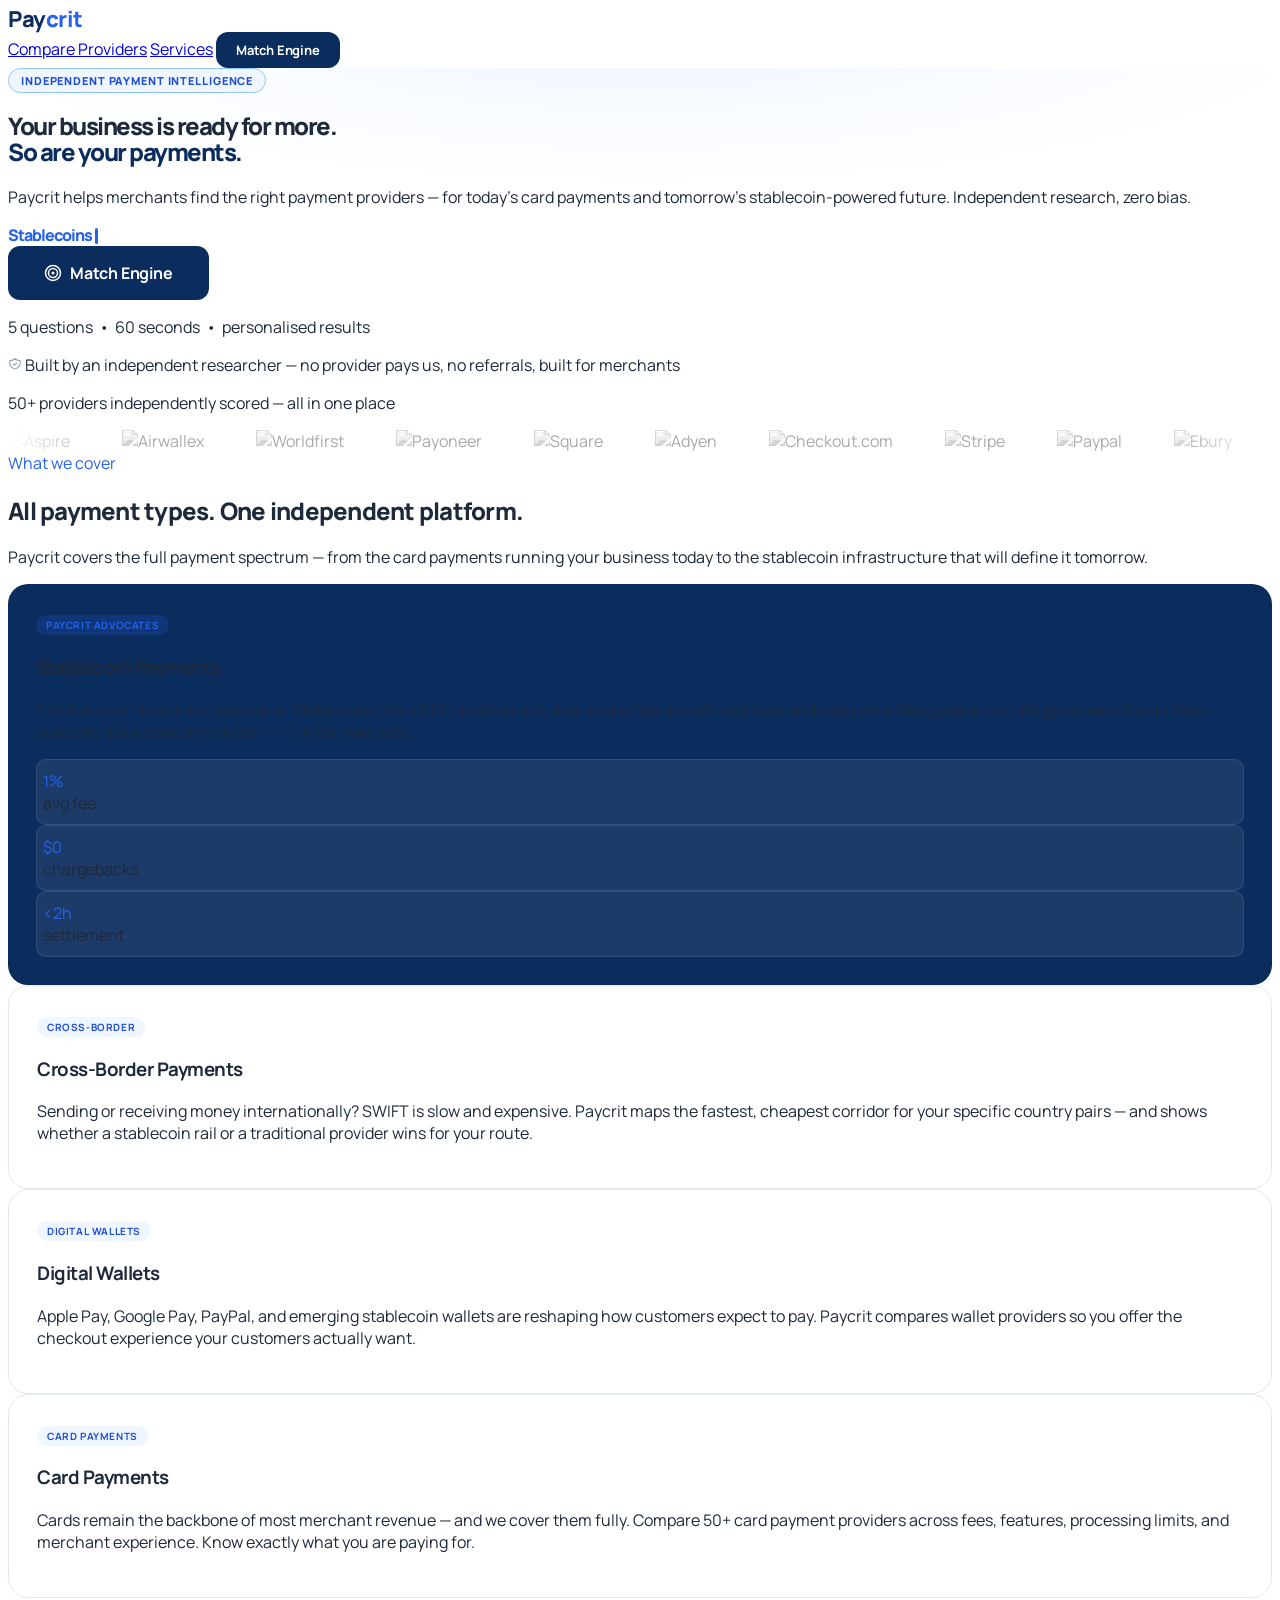
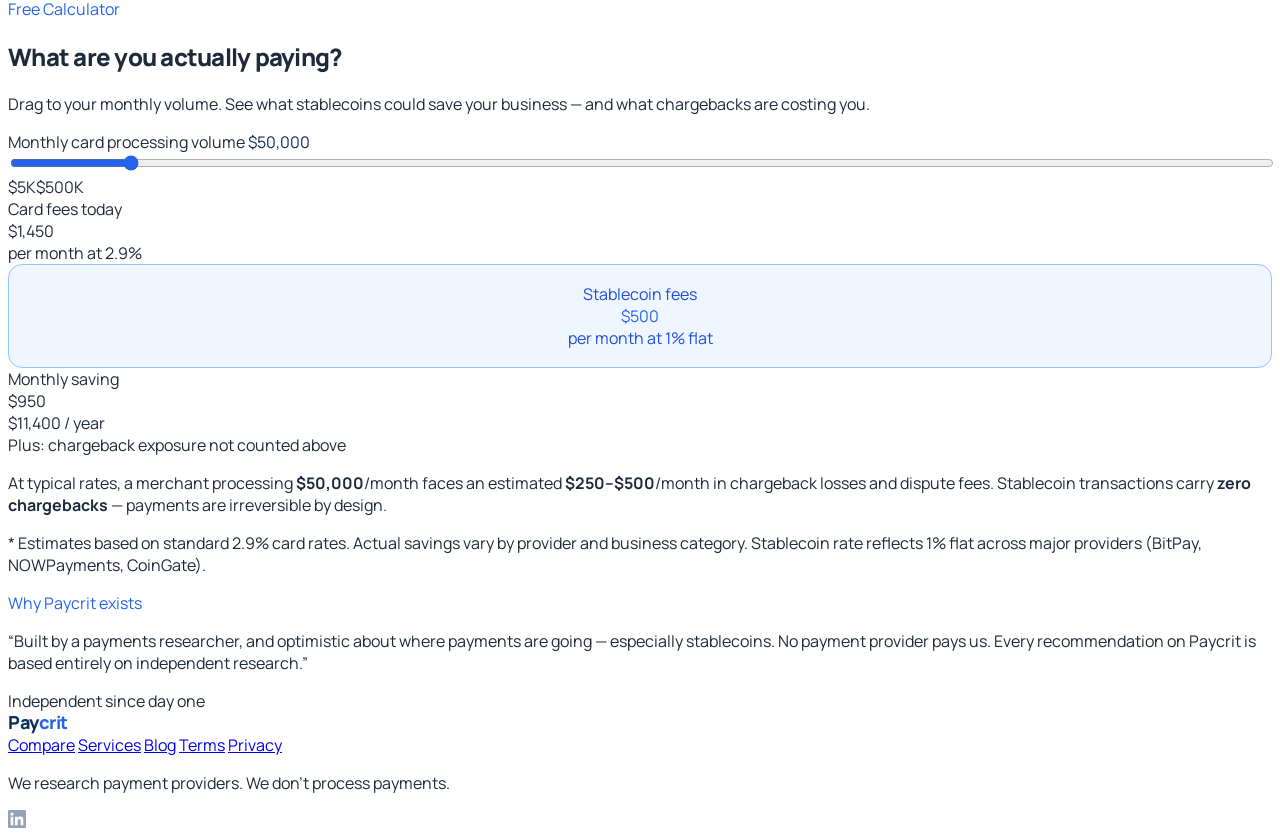
==== docs/index.html @ 96356a67 "fix: LinkedIn footer visible, right-aligned, correct text order all pages" ====
<!DOCTYPE html>
<html lang="en">
<head>
<meta charset="UTF-8"/>
<meta name="viewport" content="width=device-width, initial-scale=1.0"/>
<title>Paycrit — Find Your Payment Partner</title>
<link rel="preconnect" href="https://fonts.googleapis.com"/>
<link href="https://fonts.googleapis.com/css2?family=Manrope:wght@400;500;600;700;800&display=swap" rel="stylesheet"/>
<script src="https://cdn.tailwindcss.com"></script>
<style>
  :root {
    --navy:       #0B2D5E;
    --navy-dark:  #091F42;
    --navy-light: #E8EEF7;
    --blue:       #2563EB;
    --blue-dark:  #1D4ED8;
    --blue-light: #EFF6FF;
    --blue-mid:   #93C5FD;
    --teal:       var(--blue);
    --teal-dark:  var(--blue-dark);
    --teal-light: var(--blue-light);
    --teal-mid:   var(--blue-mid);
  }
  * { font-family: 'Manrope', system-ui, sans-serif; }
  body { background: #ffffff; color: #1e293b; }
  h1 { font-weight: 900; letter-spacing: -1.5px; line-height: 1.1; }
  h2 { font-weight: 800; letter-spacing: -0.75px; }
  h3 { font-weight: 700; letter-spacing: -0.5px; }

  .paycrit-logo { font-family:'Manrope','Segoe UI',system-ui,sans-serif; font-size:22px; font-weight:800; letter-spacing:-0.5px; text-decoration:none; line-height:1; display:inline-flex; align-items:center; }
  .pc-pay  { color: var(--navy); }
  .pc-crit { color: var(--blue); }

  .hero-bg { background: radial-gradient(ellipse 80% 60% at 50% -10%, var(--teal-light) 0%, #ffffff 70%); }

  .btn-primary {
    background: var(--navy); color: #fff; font-weight: 700; letter-spacing: -0.2px;
    padding: 14px 32px; border-radius: 12px; font-size: 15px;
    transition: background 0.15s, transform 0.1s, box-shadow 0.15s;
    display: inline-flex; align-items: center; gap: 8px; text-decoration: none;
  }
  .btn-primary:hover { background: var(--navy-dark); box-shadow: 0 4px 20px rgba(11,45,94,0.35); transform: translateY(-1px); }

  .btn-secondary {
    background: #fff; color: #1e293b; font-weight: 700; letter-spacing: -0.2px;
    padding: 14px 32px; border-radius: 12px; font-size: 15px;
    border: 1.5px solid #e2e8f0;
    transition: border-color 0.15s, background 0.15s, transform 0.1s;
    display: inline-flex; align-items: center; gap: 8px; text-decoration: none;
  }
  .btn-secondary:hover { border-color: var(--teal); background: var(--teal-light); transform: translateY(-1px); }

  .badge-pill {
    display: inline-flex; align-items: center;
    background: var(--teal-light); color: var(--teal-dark);
    font-size: 11px; font-weight: 800; padding: 4px 12px; border-radius: 99px;
    border: 1px solid var(--teal-mid); letter-spacing: 0.08em; text-transform: uppercase;
  }

  /* Typewriter */
  .typewriter { color: var(--teal); font-weight: 900; letter-spacing: -1px; white-space: nowrap; }
  .cursor {
    display: inline-block; width: 3px; height: 1em; background: var(--teal);
    margin-left: 3px; vertical-align: middle; border-radius: 2px;
    animation: blink 0.9s step-end infinite;
  }
  @keyframes blink { 0%,100%{opacity:1} 50%{opacity:0} }

  /* Feature cards */
  .feature-card {
    background: #fff; border: 1px solid #e2e8f0; border-radius: 16px; padding: 28px 24px;
    transition: box-shadow 0.2s, border-color 0.2s, transform 0.2s;
  }
  .feature-card:hover { box-shadow: 0 8px 32px rgba(37,99,235,0.12); border-color: var(--teal-mid); transform: translateY(-2px); }
  .feature-card a { color: var(--teal); }
  .icon-wrap { width: 44px; height: 44px; border-radius: 12px; display: flex; align-items: center; justify-content: center; font-size: 20px; margin-bottom: 16px; }

  /* Marquee */
  .marquee-outer {
    overflow: hidden;
    -webkit-mask-image: linear-gradient(to right, transparent 0%, black 8%, black 92%, transparent 100%);
    mask-image: linear-gradient(to right, transparent 0%, black 8%, black 92%, transparent 100%);
  }
  .marquee-track { display: flex; gap: 52px; align-items: center; animation: marquee 40s linear infinite; width: max-content; }
  .marquee-track:hover { animation-play-state: paused; }
  .marquee-track img { height: 22px; object-fit: contain; opacity: 0.4; filter: grayscale(1); transition: opacity 0.2s; flex-shrink: 0; }
  .marquee-track img:hover { opacity: 0.75; }
  @keyframes marquee { 0%{transform:translateX(0)} 100%{transform:translateX(-50%)} }

  /* Payment area cards */
  .area-card { background: #fff; border: 1.5px solid #e2e8f0; border-radius: 20px; padding: 28px; transition: all 0.2s; }
  .area-card:hover { box-shadow: 0 8px 32px rgba(37,99,235,0.10); border-color: var(--teal-mid); transform: translateY(-2px); }
  .area-featured { background: var(--navy); border: none; border-radius: 20px; padding: 28px; }
  .area-tag { display: inline-flex; background: rgba(37,99,235,0.18); color: var(--teal); font-size: 10px; font-weight: 700; padding: 3px 10px; border-radius: 99px; letter-spacing: 0.06em; text-transform: uppercase; }
  .area-tag-gray { display: inline-flex; background: var(--teal-light); color: var(--teal-dark); font-size: 10px; font-weight: 700; padding: 3px 10px; border-radius: 99px; letter-spacing: 0.06em; text-transform: uppercase; }


  /* Calculator */
  input[type=range] { accent-color: var(--teal); width: 100%; cursor: pointer; }
  .calc-result { background: var(--teal-light); border: 1px solid var(--teal-mid); border-radius: 14px; padding: 18px; text-align: center; }
  .section-label { color: var(--teal); }
</style>
</head>
<body class="min-h-screen flex flex-col">

<!-- NAV -->
<nav class="bg-white border-b border-slate-100 sticky top-0 z-40">
  <div class="max-w-6xl mx-auto px-6 py-4 flex items-center justify-between">
    <a href="index.html" class="paycrit-logo" aria-label="Paycrit home"><span class="pc-pay">Pay</span><span class="pc-crit">crit</span></a>
    <div class="flex items-center gap-4">
      <a href="dashboard.html" class="text-slate-500 hover:text-slate-900 text-sm font-semibold transition-colors">Compare Providers</a>
      <a href="services.html" class="text-slate-500 hover:text-slate-900 text-sm font-semibold transition-colors">Services</a>
      <a href="dashboard.html#match" onclick="sessionStorage.setItem('tab','match')" class="btn-primary" style="padding:9px 20px;font-size:13px;">Match Engine</a>
    </div>
  </div>
</nav>

<!-- HERO -->
<section class="hero-bg flex-1 flex items-center justify-center px-6 py-12 sm:py-16">
  <div class="max-w-3xl mx-auto text-center">
    <span class="badge-pill mb-5 inline-block">Independent Payment Intelligence</span>

    <h1 class="text-3xl sm:text-4xl lg:text-5xl font-black text-slate-900 leading-tight mb-3">
      Your business is ready for more.<br/>
      <span style="color:var(--navy)">So are your payments.</span>
    </h1>

    <p class="text-slate-500 text-base sm:text-lg max-w-xl mx-auto leading-relaxed mb-5">
      Paycrit helps merchants find the right payment providers — for today's card payments
      and tomorrow's stablecoin-powered future. Independent research, zero bias.
    </p>

    <!-- TYPEWRITER -->
    <div class="mb-6 flex items-center justify-center">
      <span class="text-xl sm:text-2xl font-black leading-tight flex items-center">
        <span class="typewriter" id="typewriter"></span><span class="cursor"></span>
      </span>
    </div>

    <div class="flex flex-col sm:flex-row items-center justify-center gap-3">
      <a href="dashboard.html#match" onclick="sessionStorage.setItem('tab','match')" class="btn-primary" style="font-size:16px;padding:16px 36px;">
        <svg width="18" height="18" fill="none" stroke="currentColor" viewBox="0 0 24 24"><circle cx="12" cy="12" r="10" stroke-width="2"/><circle cx="12" cy="12" r="6" stroke-width="2"/><circle cx="12" cy="12" r="2" fill="currentColor" stroke-width="0"/></svg>
        Match Engine
      </a>
    </div>
    <p class="text-slate-400 text-xs font-medium tracking-wide mt-4">5 questions &nbsp;&bull;&nbsp; 60 seconds &nbsp;&bull;&nbsp; personalised results</p>

    <!-- TRUST LINE -->
    <div class="mt-6 flex items-center justify-center gap-2">
      <svg width="14" height="14" fill="none" viewBox="0 0 24 24" stroke="#94a3b8" stroke-width="2"><path stroke-linecap="round" stroke-linejoin="round" d="M9 12l2 2 4-4m5.618-4.016A11.955 11.955 0 0112 2.944a11.955 11.955 0 01-8.618 3.04A12.02 12.02 0 003 9c0 5.591 3.824 10.29 9 11.622 5.176-1.332 9-6.03 9-11.622 0-1.042-.133-2.052-.382-3.016z"/></svg>
      <span class="text-slate-400 text-xs font-semibold tracking-wide">Built by an independent researcher — no provider pays us, no referrals, built for merchants</span>
    </div>

    <!-- LOGO STRIP -->
    <div class="mt-12">
      <p class="text-slate-400 text-xs font-semibold uppercase tracking-wider mb-5">50+ providers independently scored — all in one place</p>
      <div class="marquee-outer">
        <div class="marquee-track">
          <img src="https://cdn.brandfetch.io/id_rWxLMsA/w/985/h/256/theme/dark/logo.webp?c=1dxbfHSJFAPEGdCLU4o5B" alt="Aspire"/>
          <img src="https://cdn.brandfetch.io/idXCtf-53F/theme/dark/logo.svg?c=1dxbfHSJFAPEGdCLU4o5B" alt="Airwallex"/>
          <img src="https://cdn.brandfetch.io/idQI0qYhhb/theme/dark/logo.svg?c=1dxbfHSJFAPEGdCLU4o5B" alt="Worldfirst"/>
          <img src="https://cdn.brandfetch.io/idVmyDyyyZ/theme/dark/logo.svg?c=1dxbfHSJFAPEGdCLU4o5B" alt="Payoneer"/>
          <img src="https://cdn.brandfetch.io/idyxZCX73R/theme/dark/logo.svg?c=1dxbfHSJFAPEGdCLU4o5B" alt="Square"/>
          <img src="https://cdn.brandfetch.io/idlDNXV2nw/theme/dark/logo.svg?c=1dxbfHSJFAPEGdCLU4o5B" alt="Adyen"/>
          <img src="https://cdn.brandfetch.io/idZx1reqXu/theme/dark/logo.svg?c=1dxbfHSJFAPEGdCLU4o5B" alt="Checkout.com"/>
          <img src="https://cdn.brandfetch.io/idRpCarqbB/theme/dark/logo.svg?c=1dxbfHSJFAPEGdCLU4o5B" alt="Stripe"/>
          <img src="https://cdn.brandfetch.io/id-Wd4a4TS/theme/dark/id31tBizMM.svg?c=1dxbfHSJFAPEGdCLU4o5B" alt="Paypal"/>
          <img src="https://cdn.brandfetch.io/idS3PcGYGV/theme/dark/logo.svg?c=1dxbfHSJFAPEGdCLU4o5B" alt="Ebury"/>
          <img src="https://cdn.brandfetch.io/idXXtXEHRT/w/1408/h/321/theme/dark/logo.png?c=1dxbfHSJFAPEGdCLU4o5B" alt="Worldpay"/>
          <img src="https://cdn.brandfetch.io/idPpfKyzta/w/291/h/62/theme/dark/logo.png?c=1dxbfHSJFAPEGdCLU4o5B" alt="Transfermate"/>
          <!-- duplicate for seamless loop -->
          <img src="https://cdn.brandfetch.io/id_rWxLMsA/w/985/h/256/theme/dark/logo.webp?c=1dxbfHSJFAPEGdCLU4o5B" alt="Aspire"/>
          <img src="https://cdn.brandfetch.io/idXCtf-53F/theme/dark/logo.svg?c=1dxbfHSJFAPEGdCLU4o5B" alt="Airwallex"/>
          <img src="https://cdn.brandfetch.io/idQI0qYhhb/theme/dark/logo.svg?c=1dxbfHSJFAPEGdCLU4o5B" alt="Worldfirst"/>
          <img src="https://cdn.brandfetch.io/idVmyDyyyZ/theme/dark/logo.svg?c=1dxbfHSJFAPEGdCLU4o5B" alt="Payoneer"/>
          <img src="https://cdn.brandfetch.io/idyxZCX73R/theme/dark/logo.svg?c=1dxbfHSJFAPEGdCLU4o5B" alt="Square"/>
          <img src="https://cdn.brandfetch.io/idlDNXV2nw/theme/dark/logo.svg?c=1dxbfHSJFAPEGdCLU4o5B" alt="Adyen"/>
          <img src="https://cdn.brandfetch.io/idZx1reqXu/theme/dark/logo.svg?c=1dxbfHSJFAPEGdCLU4o5B" alt="Checkout.com"/>
          <img src="https://cdn.brandfetch.io/idRpCarqbB/theme/dark/logo.svg?c=1dxbfHSJFAPEGdCLU4o5B" alt="Stripe"/>
          <img src="https://cdn.brandfetch.io/id-Wd4a4TS/theme/dark/id31tBizMM.svg?c=1dxbfHSJFAPEGdCLU4o5B" alt="Paypal"/>
          <img src="https://cdn.brandfetch.io/idS3PcGYGV/theme/dark/logo.svg?c=1dxbfHSJFAPEGdCLU4o5B" alt="Ebury"/>
          <img src="https://cdn.brandfetch.io/idXXtXEHRT/w/1408/h/321/theme/dark/logo.png?c=1dxbfHSJFAPEGdCLU4o5B" alt="Worldpay"/>
          <img src="https://cdn.brandfetch.io/idPpfKyzta/w/291/h/62/theme/dark/logo.png?c=1dxbfHSJFAPEGdCLU4o5B" alt="Transfermate"/>
        </div>
      </div>
    </div>
  </div>
</section>


<!-- PAYMENT AREAS — ALL FOUR, STABLECOINS ADVOCATED -->
<section class="bg-white border-t border-slate-100 px-6 py-16 sm:py-20">
  <div class="max-w-5xl mx-auto">
    <div class="text-center mb-12">
      <span class="text-xs font-bold uppercase tracking-widest mb-3 inline-block section-label">What we cover</span>
      <h2 class="text-2xl sm:text-3xl font-black text-slate-900">All payment types. One independent platform.</h2>
      <p class="text-slate-500 text-sm mt-2 max-w-lg mx-auto">Paycrit covers the full payment spectrum — from the card payments running your business today to the stablecoin infrastructure that will define it tomorrow.</p>
    </div>

    <div class="grid grid-cols-1 sm:grid-cols-2 gap-5">

      <!-- STABLECOINS — featured -->
      <div class="area-featured">
        <div class="area-tag mb-4">Paycrit Advocates</div>
        <h3 class="text-xl font-bold text-white mb-2">Stablecoin Payments</h3>
        <p class="text-slate-300 text-sm leading-relaxed mb-4">
          The future of merchant payments. Stablecoins like USDC settle in minutes,
          cost a fraction of card fees, and carry zero chargeback risk. We guide merchants
          from curiosity to live implementation — at their own pace.
        </p>
        <div class="grid grid-cols-3 gap-2 text-center mt-5">
          <div style="background:rgba(255,255,255,0.07);border:1px solid rgba(255,255,255,0.1);border-radius:10px;padding:10px 6px;">
            <div class="font-black text-base" style="color:var(--teal)">1%</div>
            <div class="text-slate-400 text-xs mt-1">avg fee</div>
          </div>
          <div style="background:rgba(255,255,255,0.07);border:1px solid rgba(255,255,255,0.1);border-radius:10px;padding:10px 6px;">
            <div class="font-black text-base" style="color:var(--teal)">$0</div>
            <div class="text-slate-400 text-xs mt-1">chargebacks</div>
          </div>
          <div style="background:rgba(255,255,255,0.07);border:1px solid rgba(255,255,255,0.1);border-radius:10px;padding:10px 6px;">
            <div class="font-black text-base" style="color:var(--teal)">&lt;2h</div>
            <div class="text-slate-400 text-xs mt-1">settlement</div>
          </div>
        </div>
      </div>

      <!-- CROSS-BORDER -->
      <div class="area-card">
        <div class="area-tag-gray mb-4">Cross-Border</div>
        <h3 class="text-lg font-bold text-slate-900 mb-2">Cross-Border Payments</h3>
        <p class="text-slate-500 text-sm leading-relaxed">
          Sending or receiving money internationally? SWIFT is slow and expensive.
          Paycrit maps the fastest, cheapest corridor for your specific country pairs —
          and shows whether a stablecoin rail or a traditional provider wins for your route.
        </p>
      </div>

      <!-- WALLETS -->
      <div class="area-card">
        <div class="area-tag-gray mb-4">Digital Wallets</div>
        <h3 class="text-lg font-bold text-slate-900 mb-2">Digital Wallets</h3>
        <p class="text-slate-500 text-sm leading-relaxed">
          Apple Pay, Google Pay, PayPal, and emerging stablecoin wallets are reshaping
          how customers expect to pay. Paycrit compares wallet providers so you offer
          the checkout experience your customers actually want.
        </p>
      </div>

      <!-- CARD PAYMENTS -->
      <div class="area-card">
        <div class="area-tag-gray mb-4">Card Payments</div>
        <h3 class="text-lg font-bold text-slate-900 mb-2">Card Payments</h3>
        <p class="text-slate-500 text-sm leading-relaxed">
          Cards remain the backbone of most merchant revenue — and we cover them fully.
          Compare 50+ card payment providers across fees, features, processing limits,
          and merchant experience. Know exactly what you are paying for.
        </p>
      </div>

    </div>
  </div>
</section>


<!-- COST CALCULATOR -->
<section id="calculator" class="bg-white border-t border-slate-100 px-6 py-16 sm:py-20">
  <div class="max-w-4xl mx-auto">
    <div class="text-center mb-10">
      <span class="text-xs font-bold uppercase tracking-widest mb-3 inline-block section-label">Free Calculator</span>
      <h2 class="text-2xl sm:text-3xl font-black text-slate-900">What are you actually paying?</h2>
      <p class="text-slate-500 text-sm mt-2 max-w-md mx-auto">
        Drag to your monthly volume. See what stablecoins could save your business — and what chargebacks are costing you.
      </p>
    </div>

    <div class="bg-white border border-slate-200 rounded-2xl p-8 sm:p-10 shadow-sm">
      <!-- Slider -->
      <div class="mb-8">
        <div class="flex items-center justify-between mb-3">
          <label class="text-sm font-bold text-slate-700">Monthly card processing volume</label>
          <span class="text-xl font-black" style="color:var(--navy)" id="vol-display">$50,000</span>
        </div>
        <input type="range" id="volume-slider" min="5000" max="500000" step="5000" value="50000" class="w-full h-2 rounded-lg"/>
        <div class="flex justify-between text-xs text-slate-400 mt-2 font-medium"><span>$5K</span><span>$500K</span></div>
      </div>

      <!-- Results -->
      <div class="grid grid-cols-1 sm:grid-cols-3 gap-4 mb-5">
        <div class="bg-red-50 border border-red-100 rounded-xl p-5 text-center">
          <div class="text-xs font-bold text-red-400 uppercase tracking-wide mb-2">Card fees today</div>
          <div class="text-2xl font-black text-red-500" id="card-fee">$1,450</div>
          <div class="text-xs text-red-400 mt-1">per month at 2.9%</div>
        </div>
        <div class="calc-result">
          <div class="text-xs font-bold uppercase tracking-wide mb-2" style="color:var(--teal-dark)">Stablecoin fees</div>
          <div class="text-2xl font-black" style="color:var(--teal)" id="stable-fee">$500</div>
          <div class="text-xs mt-1" style="color:var(--teal-dark)">per month at 1% flat</div>
        </div>
        <div class="bg-emerald-50 border border-emerald-100 rounded-xl p-5 text-center">
          <div class="text-xs font-bold text-emerald-600 uppercase tracking-wide mb-2">Monthly saving</div>
          <div class="text-2xl font-black text-emerald-600" id="monthly-saving">$950</div>
          <div class="text-xs text-emerald-500 font-semibold mt-1" id="annual-saving">$11,400 / year</div>
        </div>
      </div>

      <!-- Chargeback callout -->
      <div class="bg-amber-50 border border-amber-100 rounded-xl p-4 mb-4">
        <div class="text-sm font-bold text-amber-800 mb-1">Plus: chargeback exposure not counted above</div>
        <p class="text-xs text-amber-700 leading-relaxed">
          At typical rates, a merchant processing <strong id="cb-vol">$50,000</strong>/month faces an estimated
          <strong id="cb-cost">$250–$500</strong>/month in chargeback losses and dispute fees.
          Stablecoin transactions carry <strong>zero chargebacks</strong> — payments are irreversible by design.
        </p>
      </div>
      <p class="text-xs text-slate-400 text-center">
        * Estimates based on standard 2.9% card rates. Actual savings vary by provider and business category.
        Stablecoin rate reflects 1% flat across major providers (BitPay, NOWPayments, CoinGate).
      </p>
    </div>
  </div>
</section>

<!-- WHY PAYCRIT -->
<section class="bg-white border-t border-slate-100 px-6 py-16 sm:py-20">
  <div class="max-w-2xl mx-auto text-center">
    <span class="text-xs font-bold uppercase tracking-widest mb-4 inline-block section-label">Why Paycrit exists</span>
    <p class="text-slate-700 text-xl sm:text-2xl font-semibold leading-relaxed">
      &ldquo;Built by a payments researcher, and optimistic about where payments are going &mdash; especially stablecoins.
      No payment provider pays us. Every recommendation on Paycrit is based entirely on independent research.&rdquo;
    </p>
    <div class="mt-8 flex items-center justify-center gap-3">
      <div class="w-8 h-px bg-slate-200"></div>
      <span class="text-slate-400 text-xs font-semibold">Independent since day one</span>
      <div class="w-8 h-px bg-slate-200"></div>
    </div>
  </div>
</section>

<!-- FOOTER -->
<footer class="bg-white border-t border-slate-100 px-6 py-8">
  <div class="max-w-5xl mx-auto flex flex-col sm:flex-row items-center justify-between gap-4">
    <a href="index.html" class="paycrit-logo" style="font-size:18px;"><span class="pc-pay">Pay</span><span class="pc-crit">crit</span></a>
    <div class="flex items-center flex-wrap justify-center gap-5 text-xs text-slate-400">
      <a href="dashboard.html" class="hover:text-slate-700 transition-colors">Compare</a>
      <a href="services.html" class="hover:text-slate-700 transition-colors">Services</a>
      <a href="blog.html" class="hover:text-slate-700 transition-colors">Blog</a>
      <a href="terms.html" class="hover:text-slate-700 transition-colors">Terms</a>
      <a href="privacy.html" class="hover:text-slate-700 transition-colors">Privacy</a>
    </div>
        <div class="flex items-center gap-2 ml-auto">
      <p class="text-slate-400 text-xs whitespace-nowrap">We research payment providers. We don’t process payments.</p>
      <a href="https://www.linkedin.com/company/paycrit" target="_blank" rel="noopener noreferrer" aria-label="Paycrit on LinkedIn" style="color:#94a3b8;flex-shrink:0;display:flex;" onmouseover="this.style.color='#0A66C2'" onmouseout="this.style.color='#94a3b8'">
        <svg width="18" height="18" viewBox="0 0 24 24" fill="currentColor"><path d="M20.447 20.452h-3.554v-5.569c0-1.328-.027-3.037-1.852-3.037-1.853 0-2.136 1.445-2.136 2.939v5.667H9.351V9h3.414v1.561h.046c.477-.9 1.637-1.85 3.37-1.85 3.601 0 4.267 2.37 4.267 5.455v6.286zM5.337 7.433a2.062 2.062 0 0 1-2.063-2.065 2.064 2.064 0 1 1 2.063 2.065zm1.782 13.019H3.555V9h3.564v11.452zM22.225 0H1.771C.792 0 0 .774 0 1.729v20.542C0 23.227.792 24 1.771 24h20.451C23.2 24 24 23.227 24 22.271V1.729C24 .774 23.2 0 22.222 0h.003z"/></svg>
      </a>
    </div>
  </div>
</footer>

<script>
// TYPEWRITER — stablecoins listed first
const WORDS = [
  "Stablecoins",
  "Cross-Border Payments",
  "Digital Wallets",
  "Card Payments",
];
const el = document.getElementById("typewriter");
let wi = 0, ci = 0, deleting = false;
function type() {
  const word = WORDS[wi];
  el.textContent = deleting ? word.slice(0, ci - 1) : word.slice(0, ci + 1);
  deleting ? ci-- : ci++;
  if (!deleting && ci === word.length) { setTimeout(() => { deleting = true; type(); }, 2200); return; }
  if (deleting && ci === 0) { deleting = false; wi = (wi + 1) % WORDS.length; }
  setTimeout(type, deleting ? 55 : 95);
}
type();

// CALCULATOR
const slider  = document.getElementById('volume-slider');
const fmt = n => '$' + Math.round(n).toLocaleString('en-US');

function updateCalc() {
  const vol    = parseInt(slider.value);
  const card   = vol * 0.029;
  const stable = vol * 0.01;
  const saving = card - stable;
  document.getElementById('vol-display').textContent    = fmt(vol);
  document.getElementById('card-fee').textContent       = fmt(card);
  document.getElementById('stable-fee').textContent     = fmt(stable);
  document.getElementById('monthly-saving').textContent = fmt(saving);
  document.getElementById('annual-saving').textContent  = fmt(saving * 12) + ' / year';
  document.getElementById('cb-vol').textContent         = fmt(vol);
  document.getElementById('cb-cost').textContent        = fmt(vol * 0.005) + '\u2013' + fmt(vol * 0.01);
}
slider.addEventListener('input', updateCalc);
updateCalc();

// Tab handoff to dashboard
</script>
</body>
</html>
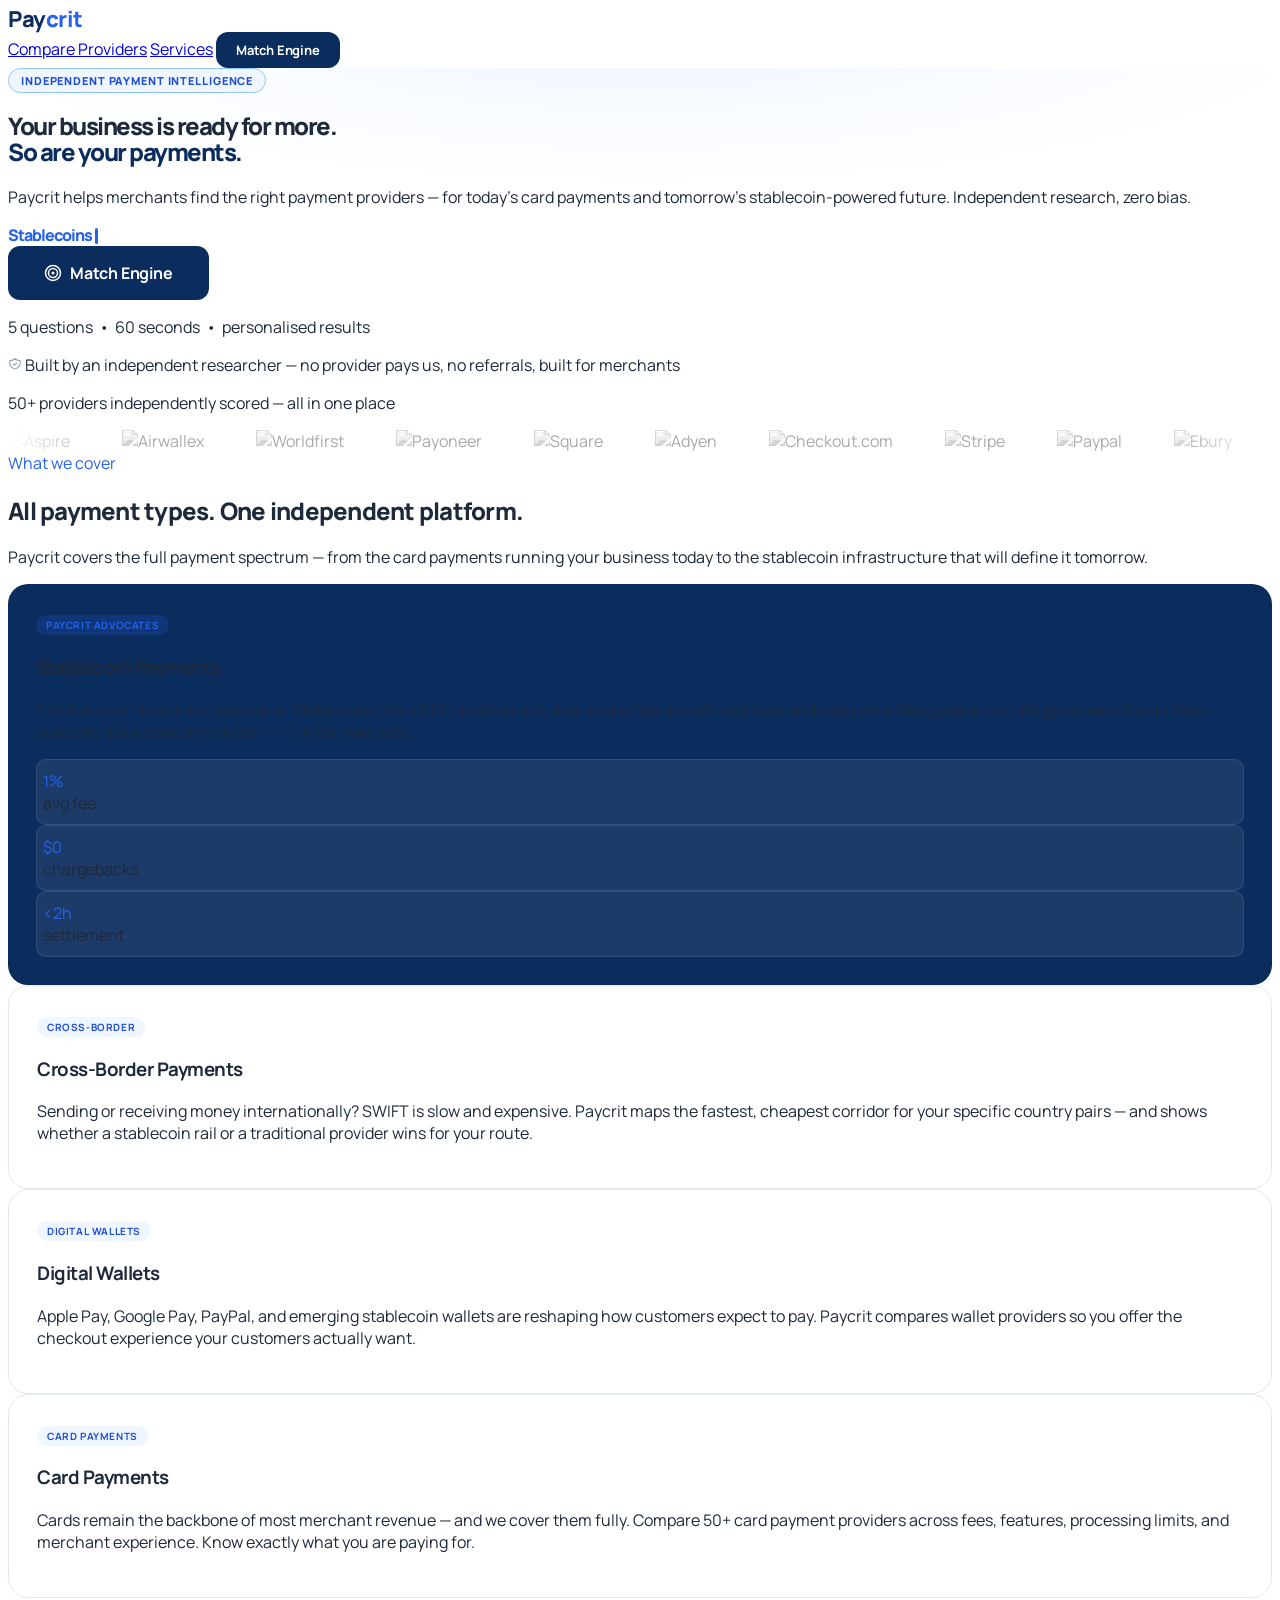
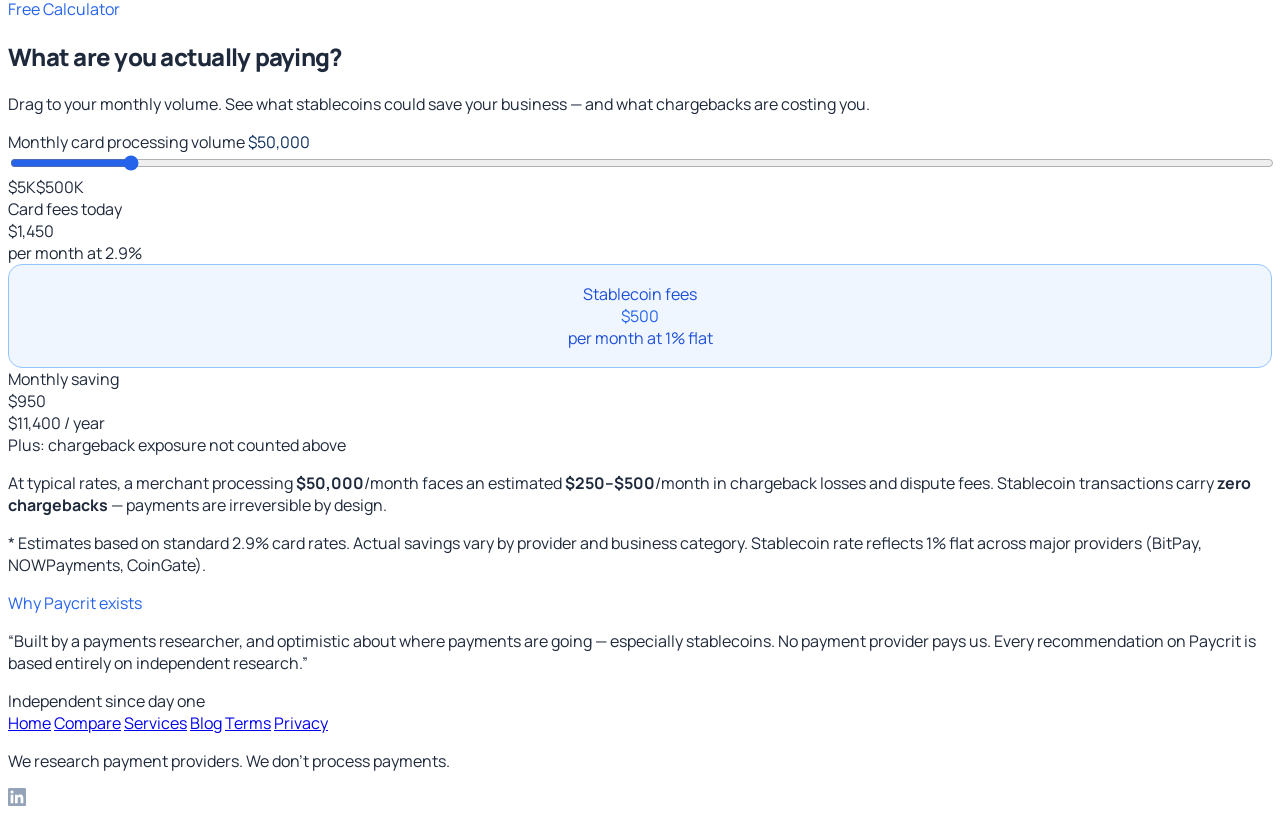
==== commit 164b69ab: "chore: refresh provider data 2026-07-24" ====
--- a/docs/index.html
+++ b/docs/index.html
@@ -339,15 +339,15 @@
 <!-- FOOTER -->
 <footer class="bg-white border-t border-slate-100 px-6 py-8">
   <div class="max-w-5xl mx-auto flex flex-col sm:flex-row items-center justify-between gap-4">
-    <a href="index.html" class="paycrit-logo" style="font-size:18px;"><span class="pc-pay">Pay</span><span class="pc-crit">crit</span></a>
-    <div class="flex items-center flex-wrap justify-center gap-5 text-xs text-slate-400">
+    <div class="flex items-center gap-5 text-xs text-slate-400">
+      <a href="index.html" class="hover:text-slate-700 transition-colors">Home</a>
       <a href="dashboard.html" class="hover:text-slate-700 transition-colors">Compare</a>
       <a href="services.html" class="hover:text-slate-700 transition-colors">Services</a>
       <a href="blog.html" class="hover:text-slate-700 transition-colors">Blog</a>
       <a href="terms.html" class="hover:text-slate-700 transition-colors">Terms</a>
       <a href="privacy.html" class="hover:text-slate-700 transition-colors">Privacy</a>
     </div>
-        <div class="flex items-center gap-2 ml-auto">
+    <div class="flex items-center gap-2 ml-auto">
       <p class="text-slate-400 text-xs whitespace-nowrap">We research payment providers. We don’t process payments.</p>
       <a href="https://www.linkedin.com/company/paycrit" target="_blank" rel="noopener noreferrer" aria-label="Paycrit on LinkedIn" style="color:#94a3b8;flex-shrink:0;display:flex;" onmouseover="this.style.color='#0A66C2'" onmouseout="this.style.color='#94a3b8'">
         <svg width="18" height="18" viewBox="0 0 24 24" fill="currentColor"><path d="M20.447 20.452h-3.554v-5.569c0-1.328-.027-3.037-1.852-3.037-1.853 0-2.136 1.445-2.136 2.939v5.667H9.351V9h3.414v1.561h.046c.477-.9 1.637-1.85 3.37-1.85 3.601 0 4.267 2.37 4.267 5.455v6.286zM5.337 7.433a2.062 2.062 0 0 1-2.063-2.065 2.064 2.064 0 1 1 2.063 2.065zm1.782 13.019H3.555V9h3.564v11.452zM22.225 0H1.771C.792 0 0 .774 0 1.729v20.542C0 23.227.792 24 1.771 24h20.451C23.2 24 24 23.227 24 22.271V1.729C24 .774 23.2 0 22.222 0h.003z"/></svg>
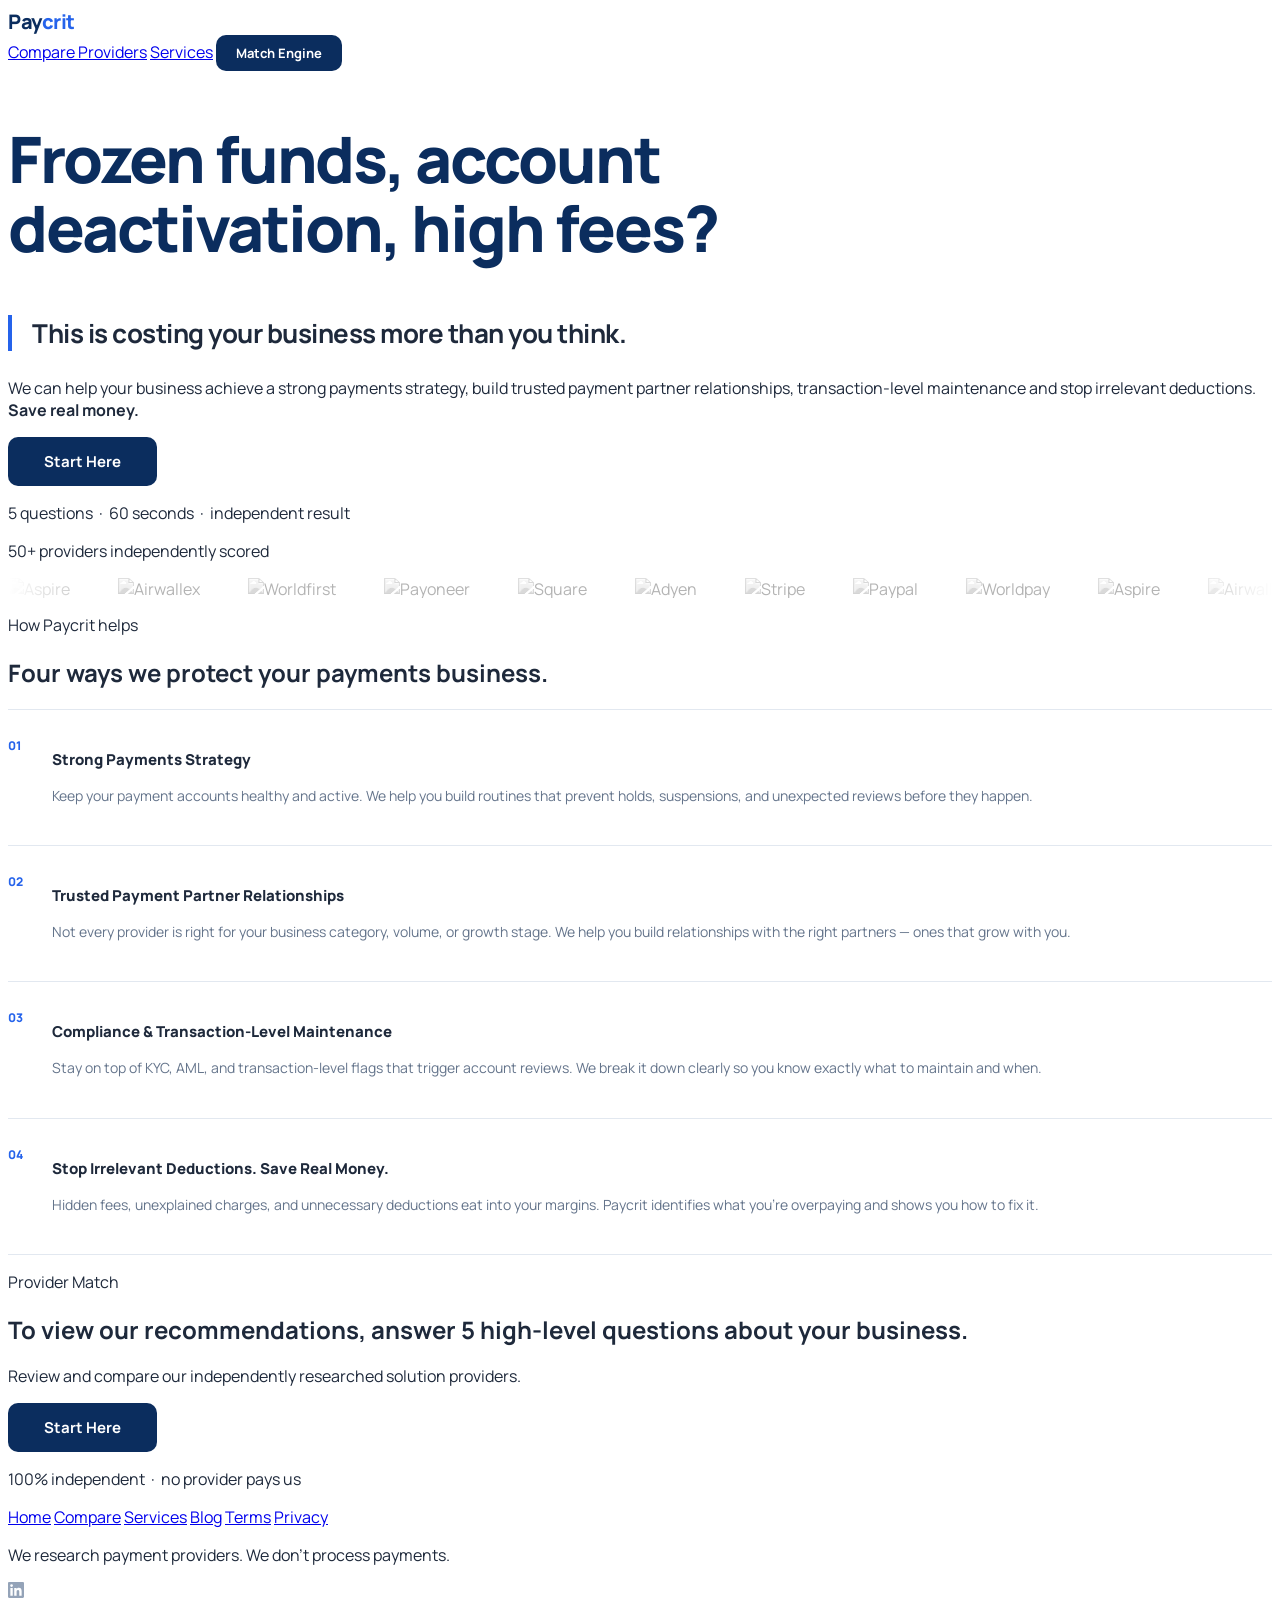
==== commit af249fd9: "Landing page redesign: new hero copy, 4 pillars with descriptions, provider match CTA" ====
--- a/docs/index.html
+++ b/docs/index.html
@@ -3,342 +3,159 @@
 <head>
 <meta charset="UTF-8"/>
 <meta name="viewport" content="width=device-width, initial-scale=1.0"/>
-<title>Paycrit — Find Your Payment Partner</title>
-<link rel="preconnect" href="https://fonts.googleapis.com"/>
-<link href="https://fonts.googleapis.com/css2?family=Manrope:wght@400;500;600;700;800&display=swap" rel="stylesheet"/>
+<title>Paycrit — Independent Payment Advisory</title>
+<link href="https://fonts.googleapis.com/css2?family=Manrope:wght@400;500;600;700;800;900&display=swap" rel="stylesheet"/>
 <script src="https://cdn.tailwindcss.com"></script>
 <style>
-  :root {
-    --navy:       #0B2D5E;
-    --navy-dark:  #091F42;
-    --navy-light: #E8EEF7;
-    --blue:       #2563EB;
-    --blue-dark:  #1D4ED8;
-    --blue-light: #EFF6FF;
-    --blue-mid:   #93C5FD;
-    --teal:       var(--blue);
-    --teal-dark:  var(--blue-dark);
-    --teal-light: var(--blue-light);
-    --teal-mid:   var(--blue-mid);
-  }
-  * { font-family: 'Manrope', system-ui, sans-serif; }
-  body { background: #ffffff; color: #1e293b; }
-  h1 { font-weight: 900; letter-spacing: -1.5px; line-height: 1.1; }
-  h2 { font-weight: 800; letter-spacing: -0.75px; }
-  h3 { font-weight: 700; letter-spacing: -0.5px; }
+  :root { --navy:#0B2D5E; --blue:#2563EB; --blue-light:#EFF6FF; --blue-mid:#93C5FD; --navy-dark:#091F42; }
+  * { font-family:'Manrope',system-ui,sans-serif; }
+  body { background:#fff; color:#1e293b; }
 
-  .paycrit-logo { font-family:'Manrope','Segoe UI',system-ui,sans-serif; font-size:22px; font-weight:800; letter-spacing:-0.5px; text-decoration:none; line-height:1; display:inline-flex; align-items:center; }
-  .pc-pay  { color: var(--navy); }
-  .pc-crit { color: var(--blue); }
+  .draft-bar { background:#fef08a; border-bottom:2px solid #eab308; color:#713f12; font-size:11px; font-weight:800; text-align:center; padding:5px; letter-spacing:0.1em; text-transform:uppercase; }
+  .design-label { background:var(--navy); color:#fff; font-size:11px; font-weight:800; padding:4px 14px; border-radius:99px; letter-spacing:0.08em; text-transform:uppercase; display:inline-block; margin-bottom:32px; }
 
-  .hero-bg { background: radial-gradient(ellipse 80% 60% at 50% -10%, var(--teal-light) 0%, #ffffff 70%); }
+  .paycrit-logo { font-size:20px; font-weight:800; letter-spacing:-0.5px; text-decoration:none; display:inline-flex; align-items:center; }
+  .pc-pay { color:var(--navy); }
+  .pc-crit { color:var(--blue); }
 
-  .btn-primary {
-    background: var(--navy); color: #fff; font-weight: 700; letter-spacing: -0.2px;
-    padding: 14px 32px; border-radius: 12px; font-size: 15px;
-    transition: background 0.15s, transform 0.1s, box-shadow 0.15s;
-    display: inline-flex; align-items: center; gap: 8px; text-decoration: none;
-  }
-  .btn-primary:hover { background: var(--navy-dark); box-shadow: 0 4px 20px rgba(11,45,94,0.35); transform: translateY(-1px); }
+  .hook { font-size:clamp(36px,5vw,64px); font-weight:900; line-height:1.08; letter-spacing:-2px; color:var(--navy); }
+  .subhead { font-size:clamp(18px,2.5vw,26px); font-weight:700; color:#1e293b; letter-spacing:-0.5px; }
 
-  .btn-secondary {
-    background: #fff; color: #1e293b; font-weight: 700; letter-spacing: -0.2px;
-    padding: 14px 32px; border-radius: 12px; font-size: 15px;
-    border: 1.5px solid #e2e8f0;
-    transition: border-color 0.15s, background 0.15s, transform 0.1s;
-    display: inline-flex; align-items: center; gap: 8px; text-decoration: none;
-  }
-  .btn-secondary:hover { border-color: var(--teal); background: var(--teal-light); transform: translateY(-1px); }
+  .left-rule { border-left:4px solid var(--blue); padding-left:20px; }
 
-  .badge-pill {
-    display: inline-flex; align-items: center;
-    background: var(--teal-light); color: var(--teal-dark);
-    font-size: 11px; font-weight: 800; padding: 4px 12px; border-radius: 99px;
-    border: 1px solid var(--teal-mid); letter-spacing: 0.08em; text-transform: uppercase;
-  }
+  .pill { display:inline-flex; align-items:center; background:var(--blue-light); color:var(--blue); font-size:11px; font-weight:800; padding:4px 14px; border-radius:99px; border:1px solid var(--blue-mid); letter-spacing:0.08em; text-transform:uppercase; }
 
-  /* Typewriter */
-  .typewriter { color: var(--teal); font-weight: 900; letter-spacing: -1px; white-space: nowrap; }
-  .cursor {
-    display: inline-block; width: 3px; height: 1em; background: var(--teal);
-    margin-left: 3px; vertical-align: middle; border-radius: 2px;
-    animation: blink 0.9s step-end infinite;
-  }
-  @keyframes blink { 0%,100%{opacity:1} 50%{opacity:0} }
+  .btn { background:var(--navy); color:#fff; font-weight:700; padding:14px 36px; border-radius:10px; font-size:15px; text-decoration:none; display:inline-block; transition:background 0.15s; }
+  .btn:hover { background:var(--navy-dark); }
 
-  /* Feature cards */
-  .feature-card {
-    background: #fff; border: 1px solid #e2e8f0; border-radius: 16px; padding: 28px 24px;
-    transition: box-shadow 0.2s, border-color 0.2s, transform 0.2s;
-  }
-  .feature-card:hover { box-shadow: 0 8px 32px rgba(37,99,235,0.12); border-color: var(--teal-mid); transform: translateY(-2px); }
-  .feature-card a { color: var(--teal); }
-  .icon-wrap { width: 44px; height: 44px; border-radius: 12px; display: flex; align-items: center; justify-content: center; font-size: 20px; margin-bottom: 16px; }
+  .feature-row { border-top:1px solid #e2e8f0; padding:24px 0; display:flex; align-items:flex-start; gap:20px; }
+  .feature-num { font-size:12px; font-weight:800; color:var(--blue); width:24px; flex-shrink:0; padding-top:3px; }
+  .feature-body h3 { font-size:15px; font-weight:800; color:#1e293b; margin-bottom:6px; }
+  .feature-body p { font-size:14px; color:#64748b; line-height:1.65; }
 
-  /* Marquee */
-  .marquee-outer {
-    overflow: hidden;
-    -webkit-mask-image: linear-gradient(to right, transparent 0%, black 8%, black 92%, transparent 100%);
-    mask-image: linear-gradient(to right, transparent 0%, black 8%, black 92%, transparent 100%);
-  }
-  .marquee-track { display: flex; gap: 52px; align-items: center; animation: marquee 40s linear infinite; width: max-content; }
-  .marquee-track:hover { animation-play-state: paused; }
-  .marquee-track img { height: 22px; object-fit: contain; opacity: 0.4; filter: grayscale(1); transition: opacity 0.2s; flex-shrink: 0; }
-  .marquee-track img:hover { opacity: 0.75; }
+  .marquee-outer { overflow:hidden; -webkit-mask-image:linear-gradient(to right,transparent 0%,black 8%,black 92%,transparent 100%); mask-image:linear-gradient(to right,transparent 0%,black 8%,black 92%,transparent 100%); }
+  .marquee-track { display:flex; gap:48px; align-items:center; animation:marquee 40s linear infinite; width:max-content; }
+  .marquee-track img { height:20px; object-fit:contain; opacity:0.35; filter:grayscale(1); flex-shrink:0; }
   @keyframes marquee { 0%{transform:translateX(0)} 100%{transform:translateX(-50%)} }
-
-  /* Payment area cards */
-  .area-card { background: #fff; border: 1.5px solid #e2e8f0; border-radius: 20px; padding: 28px; transition: all 0.2s; }
-  .area-card:hover { box-shadow: 0 8px 32px rgba(37,99,235,0.10); border-color: var(--teal-mid); transform: translateY(-2px); }
-  .area-featured { background: var(--navy); border: none; border-radius: 20px; padding: 28px; }
-  .area-tag { display: inline-flex; background: rgba(37,99,235,0.18); color: var(--teal); font-size: 10px; font-weight: 700; padding: 3px 10px; border-radius: 99px; letter-spacing: 0.06em; text-transform: uppercase; }
-  .area-tag-gray { display: inline-flex; background: var(--teal-light); color: var(--teal-dark); font-size: 10px; font-weight: 700; padding: 3px 10px; border-radius: 99px; letter-spacing: 0.06em; text-transform: uppercase; }
-
-
-  /* Calculator */
-  input[type=range] { accent-color: var(--teal); width: 100%; cursor: pointer; }
-  .calc-result { background: var(--teal-light); border: 1px solid var(--teal-mid); border-radius: 14px; padding: 18px; text-align: center; }
-  .section-label { color: var(--teal); }
 </style>
 </head>
 <body class="min-h-screen flex flex-col">
 
 <!-- NAV -->
 <nav class="bg-white border-b border-slate-100 sticky top-0 z-40">
-  <div class="max-w-6xl mx-auto px-6 py-4 flex items-center justify-between">
-    <a href="index.html" class="paycrit-logo" aria-label="Paycrit home"><span class="pc-pay">Pay</span><span class="pc-crit">crit</span></a>
-    <div class="flex items-center gap-4">
-      <a href="dashboard.html" class="text-slate-500 hover:text-slate-900 text-sm font-semibold transition-colors">Compare Providers</a>
-      <a href="services.html" class="text-slate-500 hover:text-slate-900 text-sm font-semibold transition-colors">Services</a>
-      <a href="dashboard.html#match" onclick="sessionStorage.setItem('tab','match')" class="btn-primary" style="padding:9px 20px;font-size:13px;">Match Engine</a>
+  <div class="max-w-6xl mx-auto px-8 py-4 flex items-center justify-between">
+    <a href="#" class="paycrit-logo"><span class="pc-pay">Pay</span><span class="pc-crit">crit</span></a>
+    <div class="flex items-center gap-6">
+      <a href="dashboard.html" class="text-slate-500 hover:text-slate-900 text-sm font-semibold">Compare Providers</a>
+      <a href="services.html" class="text-slate-500 hover:text-slate-900 text-sm font-semibold">Services</a>
+      <a href="dashboard.html#match" onclick="sessionStorage.setItem('tab','match')" class="btn" style="padding:9px 20px;font-size:13px;">Match Engine</a>
     </div>
   </div>
 </nav>
 
 <!-- HERO -->
-<section class="hero-bg flex-1 flex items-center justify-center px-6 py-12 sm:py-16">
-  <div class="max-w-3xl mx-auto text-center">
-    <span class="badge-pill mb-5 inline-block">Independent Payment Intelligence</span>
+<section class="px-8 py-12 sm:py-16 max-w-6xl mx-auto w-full">
 
-    <h1 class="text-3xl sm:text-4xl lg:text-5xl font-black text-slate-900 leading-tight mb-3">
-      Your business is ready for more.<br/>
-      <span style="color:var(--navy)">So are your payments.</span>
-    </h1>
+<!-- HOOK — left aligned, massive -->
+  <h1 class="hook mb-6 max-w-3xl">
+    Frozen funds, account<br/>deactivation, high fees?
+  </h1>
 
-    <p class="text-slate-500 text-base sm:text-lg max-w-xl mx-auto leading-relaxed mb-5">
-      Paycrit helps merchants find the right payment providers — for today's card payments
-      and tomorrow's stablecoin-powered future. Independent research, zero bias.
-    </p>
+  <!-- SUBHEAD with left rule -->
+  <div class="left-rule mb-8 max-w-2xl">
+    <p class="subhead">This is costing your business more than you think.</p>
+  </div>
 
-    <!-- TYPEWRITER -->
-    <div class="mb-6 flex items-center justify-center">
-      <span class="text-xl sm:text-2xl font-black leading-tight flex items-center">
-        <span class="typewriter" id="typewriter"></span><span class="cursor"></span>
-      </span>
+  <!-- BODY -->
+  <p class="text-slate-500 text-base sm:text-lg leading-relaxed max-w-xl mb-10">
+    We can help your business achieve a strong payments strategy,
+    build trusted payment partner relationships, transaction-level maintenance
+    and stop irrelevant deductions. <strong class="text-slate-700">Save real money.</strong>
+  </p>
+
+  <!-- CTA -->
+  <a href="dashboard.html#match" onclick="sessionStorage.setItem('tab','match')" class="btn mb-4 inline-block">Start Here</a>
+  <p class="text-slate-400 text-xs font-semibold mt-3">5 questions &nbsp;·&nbsp; 60 seconds &nbsp;·&nbsp; independent result</p>
+
+  <!-- LOGO STRIP -->
+  <div class="mt-16 border-t border-slate-100 pt-10">
+    <p class="text-slate-400 text-xs font-semibold uppercase tracking-wider mb-6">50+ providers independently scored</p>
+    <div class="marquee-outer">
+      <div class="marquee-track">
+        <img src="https://cdn.brandfetch.io/id_rWxLMsA/w/985/h/256/theme/dark/logo.webp?c=1dxbfHSJFAPEGdCLU4o5B" alt="Aspire"/>
+        <img src="https://cdn.brandfetch.io/idXCtf-53F/theme/dark/logo.svg?c=1dxbfHSJFAPEGdCLU4o5B" alt="Airwallex"/>
+        <img src="https://cdn.brandfetch.io/idQI0qYhhb/theme/dark/logo.svg?c=1dxbfHSJFAPEGdCLU4o5B" alt="Worldfirst"/>
+        <img src="https://cdn.brandfetch.io/idVmyDyyyZ/theme/dark/logo.svg?c=1dxbfHSJFAPEGdCLU4o5B" alt="Payoneer"/>
+        <img src="https://cdn.brandfetch.io/idyxZCX73R/theme/dark/logo.svg?c=1dxbfHSJFAPEGdCLU4o5B" alt="Square"/>
+        <img src="https://cdn.brandfetch.io/idlDNXV2nw/theme/dark/logo.svg?c=1dxbfHSJFAPEGdCLU4o5B" alt="Adyen"/>
+        <img src="https://cdn.brandfetch.io/idRpCarqbB/theme/dark/logo.svg?c=1dxbfHSJFAPEGdCLU4o5B" alt="Stripe"/>
+        <img src="https://cdn.brandfetch.io/id-Wd4a4TS/theme/dark/id31tBizMM.svg?c=1dxbfHSJFAPEGdCLU4o5B" alt="Paypal"/>
+        <img src="https://cdn.brandfetch.io/idXXtXEHRT/w/1408/h/321/theme/dark/logo.png?c=1dxbfHSJFAPEGdCLU4o5B" alt="Worldpay"/>
+        <!-- duplicate -->
+        <img src="https://cdn.brandfetch.io/id_rWxLMsA/w/985/h/256/theme/dark/logo.webp?c=1dxbfHSJFAPEGdCLU4o5B" alt="Aspire"/>
+        <img src="https://cdn.brandfetch.io/idXCtf-53F/theme/dark/logo.svg?c=1dxbfHSJFAPEGdCLU4o5B" alt="Airwallex"/>
+        <img src="https://cdn.brandfetch.io/idQI0qYhhb/theme/dark/logo.svg?c=1dxbfHSJFAPEGdCLU4o5B" alt="Worldfirst"/>
+        <img src="https://cdn.brandfetch.io/idVmyDyyyZ/theme/dark/logo.svg?c=1dxbfHSJFAPEGdCLU4o5B" alt="Payoneer"/>
+        <img src="https://cdn.brandfetch.io/idyxZCX73R/theme/dark/logo.svg?c=1dxbfHSJFAPEGdCLU4o5B" alt="Square"/>
+        <img src="https://cdn.brandfetch.io/idlDNXV2nw/theme/dark/logo.svg?c=1dxbfHSJFAPEGdCLU4o5B" alt="Adyen"/>
+        <img src="https://cdn.brandfetch.io/idRpCarqbB/theme/dark/logo.svg?c=1dxbfHSJFAPEGdCLU4o5B" alt="Stripe"/>
+        <img src="https://cdn.brandfetch.io/id-Wd4a4TS/theme/dark/id31tBizMM.svg?c=1dxbfHSJFAPEGdCLU4o5B" alt="Paypal"/>
+        <img src="https://cdn.brandfetch.io/idXXtXEHRT/w/1408/h/321/theme/dark/logo.png?c=1dxbfHSJFAPEGdCLU4o5B" alt="Worldpay"/>
+      </div>
     </div>
+  </div>
+</section>
 
-    <div class="flex flex-col sm:flex-row items-center justify-center gap-3">
-      <a href="dashboard.html#match" onclick="sessionStorage.setItem('tab','match')" class="btn-primary" style="font-size:16px;padding:16px 36px;">
-        <svg width="18" height="18" fill="none" stroke="currentColor" viewBox="0 0 24 24"><circle cx="12" cy="12" r="10" stroke-width="2"/><circle cx="12" cy="12" r="6" stroke-width="2"/><circle cx="12" cy="12" r="2" fill="currentColor" stroke-width="0"/></svg>
-        Match Engine
-      </a>
-    </div>
-    <p class="text-slate-400 text-xs font-medium tracking-wide mt-4">5 questions &nbsp;&bull;&nbsp; 60 seconds &nbsp;&bull;&nbsp; personalised results</p>
-
-    <!-- TRUST LINE -->
-    <div class="mt-6 flex items-center justify-center gap-2">
-      <svg width="14" height="14" fill="none" viewBox="0 0 24 24" stroke="#94a3b8" stroke-width="2"><path stroke-linecap="round" stroke-linejoin="round" d="M9 12l2 2 4-4m5.618-4.016A11.955 11.955 0 0112 2.944a11.955 11.955 0 01-8.618 3.04A12.02 12.02 0 003 9c0 5.591 3.824 10.29 9 11.622 5.176-1.332 9-6.03 9-11.622 0-1.042-.133-2.052-.382-3.016z"/></svg>
-      <span class="text-slate-400 text-xs font-semibold tracking-wide">Built by an independent researcher — no provider pays us, no referrals, built for merchants</span>
-    </div>
-
-    <!-- LOGO STRIP -->
-    <div class="mt-12">
-      <p class="text-slate-400 text-xs font-semibold uppercase tracking-wider mb-5">50+ providers independently scored — all in one place</p>
-      <div class="marquee-outer">
-        <div class="marquee-track">
-          <img src="https://cdn.brandfetch.io/id_rWxLMsA/w/985/h/256/theme/dark/logo.webp?c=1dxbfHSJFAPEGdCLU4o5B" alt="Aspire"/>
-          <img src="https://cdn.brandfetch.io/idXCtf-53F/theme/dark/logo.svg?c=1dxbfHSJFAPEGdCLU4o5B" alt="Airwallex"/>
-          <img src="https://cdn.brandfetch.io/idQI0qYhhb/theme/dark/logo.svg?c=1dxbfHSJFAPEGdCLU4o5B" alt="Worldfirst"/>
-          <img src="https://cdn.brandfetch.io/idVmyDyyyZ/theme/dark/logo.svg?c=1dxbfHSJFAPEGdCLU4o5B" alt="Payoneer"/>
-          <img src="https://cdn.brandfetch.io/idyxZCX73R/theme/dark/logo.svg?c=1dxbfHSJFAPEGdCLU4o5B" alt="Square"/>
-          <img src="https://cdn.brandfetch.io/idlDNXV2nw/theme/dark/logo.svg?c=1dxbfHSJFAPEGdCLU4o5B" alt="Adyen"/>
-          <img src="https://cdn.brandfetch.io/idZx1reqXu/theme/dark/logo.svg?c=1dxbfHSJFAPEGdCLU4o5B" alt="Checkout.com"/>
-          <img src="https://cdn.brandfetch.io/idRpCarqbB/theme/dark/logo.svg?c=1dxbfHSJFAPEGdCLU4o5B" alt="Stripe"/>
-          <img src="https://cdn.brandfetch.io/id-Wd4a4TS/theme/dark/id31tBizMM.svg?c=1dxbfHSJFAPEGdCLU4o5B" alt="Paypal"/>
-          <img src="https://cdn.brandfetch.io/idS3PcGYGV/theme/dark/logo.svg?c=1dxbfHSJFAPEGdCLU4o5B" alt="Ebury"/>
-          <img src="https://cdn.brandfetch.io/idXXtXEHRT/w/1408/h/321/theme/dark/logo.png?c=1dxbfHSJFAPEGdCLU4o5B" alt="Worldpay"/>
-          <img src="https://cdn.brandfetch.io/idPpfKyzta/w/291/h/62/theme/dark/logo.png?c=1dxbfHSJFAPEGdCLU4o5B" alt="Transfermate"/>
-          <!-- duplicate for seamless loop -->
-          <img src="https://cdn.brandfetch.io/id_rWxLMsA/w/985/h/256/theme/dark/logo.webp?c=1dxbfHSJFAPEGdCLU4o5B" alt="Aspire"/>
-          <img src="https://cdn.brandfetch.io/idXCtf-53F/theme/dark/logo.svg?c=1dxbfHSJFAPEGdCLU4o5B" alt="Airwallex"/>
-          <img src="https://cdn.brandfetch.io/idQI0qYhhb/theme/dark/logo.svg?c=1dxbfHSJFAPEGdCLU4o5B" alt="Worldfirst"/>
-          <img src="https://cdn.brandfetch.io/idVmyDyyyZ/theme/dark/logo.svg?c=1dxbfHSJFAPEGdCLU4o5B" alt="Payoneer"/>
-          <img src="https://cdn.brandfetch.io/idyxZCX73R/theme/dark/logo.svg?c=1dxbfHSJFAPEGdCLU4o5B" alt="Square"/>
-          <img src="https://cdn.brandfetch.io/idlDNXV2nw/theme/dark/logo.svg?c=1dxbfHSJFAPEGdCLU4o5B" alt="Adyen"/>
-          <img src="https://cdn.brandfetch.io/idZx1reqXu/theme/dark/logo.svg?c=1dxbfHSJFAPEGdCLU4o5B" alt="Checkout.com"/>
-          <img src="https://cdn.brandfetch.io/idRpCarqbB/theme/dark/logo.svg?c=1dxbfHSJFAPEGdCLU4o5B" alt="Stripe"/>
-          <img src="https://cdn.brandfetch.io/id-Wd4a4TS/theme/dark/id31tBizMM.svg?c=1dxbfHSJFAPEGdCLU4o5B" alt="Paypal"/>
-          <img src="https://cdn.brandfetch.io/idS3PcGYGV/theme/dark/logo.svg?c=1dxbfHSJFAPEGdCLU4o5B" alt="Ebury"/>
-          <img src="https://cdn.brandfetch.io/idXXtXEHRT/w/1408/h/321/theme/dark/logo.png?c=1dxbfHSJFAPEGdCLU4o5B" alt="Worldpay"/>
-          <img src="https://cdn.brandfetch.io/idPpfKyzta/w/291/h/62/theme/dark/logo.png?c=1dxbfHSJFAPEGdCLU4o5B" alt="Transfermate"/>
+<!-- 4 PILLARS — numbered rows -->
+<section class="border-t border-slate-100 px-8 py-16 sm:py-20 bg-slate-50">
+  <div class="max-w-6xl mx-auto">
+    <p class="text-xs font-bold uppercase tracking-widest text-blue-600 mb-4">How Paycrit helps</p>
+    <h2 class="text-2xl sm:text-3xl font-black text-slate-900 mb-10 max-w-lg">Four ways we protect your payments business.</h2>
+    <div>
+      <div class="feature-row">
+        <span class="feature-num">01</span>
+        <div class="feature-body">
+          <h3>Strong Payments Strategy</h3>
+          <p>Keep your payment accounts healthy and active. We help you build routines that prevent holds, suspensions, and unexpected reviews before they happen.</p>
+        </div>
+      </div>
+      <div class="feature-row">
+        <span class="feature-num">02</span>
+        <div class="feature-body">
+          <h3>Trusted Payment Partner Relationships</h3>
+          <p>Not every provider is right for your business category, volume, or growth stage. We help you build relationships with the right partners &mdash; ones that grow with you.</p>
+        </div>
+      </div>
+      <div class="feature-row">
+        <span class="feature-num">03</span>
+        <div class="feature-body">
+          <h3>Compliance &amp; Transaction-Level Maintenance</h3>
+          <p>Stay on top of KYC, AML, and transaction-level flags that trigger account reviews. We break it down clearly so you know exactly what to maintain and when.</p>
+        </div>
+      </div>
+      <div class="feature-row" style="border-bottom:1px solid #e2e8f0;">
+        <span class="feature-num">04</span>
+        <div class="feature-body">
+          <h3>Stop Irrelevant Deductions. Save Real Money.</h3>
+          <p>Hidden fees, unexplained charges, and unnecessary deductions eat into your margins. Paycrit identifies what you&rsquo;re overpaying and shows you how to fix it.</p>
         </div>
       </div>
     </div>
   </div>
 </section>
 
-
-<!-- PAYMENT AREAS — ALL FOUR, STABLECOINS ADVOCATED -->
-<section class="bg-white border-t border-slate-100 px-6 py-16 sm:py-20">
-  <div class="max-w-5xl mx-auto">
-    <div class="text-center mb-12">
-      <span class="text-xs font-bold uppercase tracking-widest mb-3 inline-block section-label">What we cover</span>
-      <h2 class="text-2xl sm:text-3xl font-black text-slate-900">All payment types. One independent platform.</h2>
-      <p class="text-slate-500 text-sm mt-2 max-w-lg mx-auto">Paycrit covers the full payment spectrum — from the card payments running your business today to the stablecoin infrastructure that will define it tomorrow.</p>
-    </div>
-
-    <div class="grid grid-cols-1 sm:grid-cols-2 gap-5">
-
-      <!-- STABLECOINS — featured -->
-      <div class="area-featured">
-        <div class="area-tag mb-4">Paycrit Advocates</div>
-        <h3 class="text-xl font-bold text-white mb-2">Stablecoin Payments</h3>
-        <p class="text-slate-300 text-sm leading-relaxed mb-4">
-          The future of merchant payments. Stablecoins like USDC settle in minutes,
-          cost a fraction of card fees, and carry zero chargeback risk. We guide merchants
-          from curiosity to live implementation — at their own pace.
-        </p>
-        <div class="grid grid-cols-3 gap-2 text-center mt-5">
-          <div style="background:rgba(255,255,255,0.07);border:1px solid rgba(255,255,255,0.1);border-radius:10px;padding:10px 6px;">
-            <div class="font-black text-base" style="color:var(--teal)">1%</div>
-            <div class="text-slate-400 text-xs mt-1">avg fee</div>
-          </div>
-          <div style="background:rgba(255,255,255,0.07);border:1px solid rgba(255,255,255,0.1);border-radius:10px;padding:10px 6px;">
-            <div class="font-black text-base" style="color:var(--teal)">$0</div>
-            <div class="text-slate-400 text-xs mt-1">chargebacks</div>
-          </div>
-          <div style="background:rgba(255,255,255,0.07);border:1px solid rgba(255,255,255,0.1);border-radius:10px;padding:10px 6px;">
-            <div class="font-black text-base" style="color:var(--teal)">&lt;2h</div>
-            <div class="text-slate-400 text-xs mt-1">settlement</div>
-          </div>
-        </div>
-      </div>
-
-      <!-- CROSS-BORDER -->
-      <div class="area-card">
-        <div class="area-tag-gray mb-4">Cross-Border</div>
-        <h3 class="text-lg font-bold text-slate-900 mb-2">Cross-Border Payments</h3>
-        <p class="text-slate-500 text-sm leading-relaxed">
-          Sending or receiving money internationally? SWIFT is slow and expensive.
-          Paycrit maps the fastest, cheapest corridor for your specific country pairs —
-          and shows whether a stablecoin rail or a traditional provider wins for your route.
-        </p>
-      </div>
-
-      <!-- WALLETS -->
-      <div class="area-card">
-        <div class="area-tag-gray mb-4">Digital Wallets</div>
-        <h3 class="text-lg font-bold text-slate-900 mb-2">Digital Wallets</h3>
-        <p class="text-slate-500 text-sm leading-relaxed">
-          Apple Pay, Google Pay, PayPal, and emerging stablecoin wallets are reshaping
-          how customers expect to pay. Paycrit compares wallet providers so you offer
-          the checkout experience your customers actually want.
-        </p>
-      </div>
-
-      <!-- CARD PAYMENTS -->
-      <div class="area-card">
-        <div class="area-tag-gray mb-4">Card Payments</div>
-        <h3 class="text-lg font-bold text-slate-900 mb-2">Card Payments</h3>
-        <p class="text-slate-500 text-sm leading-relaxed">
-          Cards remain the backbone of most merchant revenue — and we cover them fully.
-          Compare 50+ card payment providers across fees, features, processing limits,
-          and merchant experience. Know exactly what you are paying for.
-        </p>
-      </div>
-
-    </div>
-  </div>
-</section>
-
-
-<!-- COST CALCULATOR -->
-<section id="calculator" class="bg-white border-t border-slate-100 px-6 py-16 sm:py-20">
-  <div class="max-w-4xl mx-auto">
-    <div class="text-center mb-10">
-      <span class="text-xs font-bold uppercase tracking-widest mb-3 inline-block section-label">Free Calculator</span>
-      <h2 class="text-2xl sm:text-3xl font-black text-slate-900">What are you actually paying?</h2>
-      <p class="text-slate-500 text-sm mt-2 max-w-md mx-auto">
-        Drag to your monthly volume. See what stablecoins could save your business — and what chargebacks are costing you.
-      </p>
-    </div>
-
-    <div class="bg-white border border-slate-200 rounded-2xl p-8 sm:p-10 shadow-sm">
-      <!-- Slider -->
-      <div class="mb-8">
-        <div class="flex items-center justify-between mb-3">
-          <label class="text-sm font-bold text-slate-700">Monthly card processing volume</label>
-          <span class="text-xl font-black" style="color:var(--navy)" id="vol-display">$50,000</span>
-        </div>
-        <input type="range" id="volume-slider" min="5000" max="500000" step="5000" value="50000" class="w-full h-2 rounded-lg"/>
-        <div class="flex justify-between text-xs text-slate-400 mt-2 font-medium"><span>$5K</span><span>$500K</span></div>
-      </div>
-
-      <!-- Results -->
-      <div class="grid grid-cols-1 sm:grid-cols-3 gap-4 mb-5">
-        <div class="bg-red-50 border border-red-100 rounded-xl p-5 text-center">
-          <div class="text-xs font-bold text-red-400 uppercase tracking-wide mb-2">Card fees today</div>
-          <div class="text-2xl font-black text-red-500" id="card-fee">$1,450</div>
-          <div class="text-xs text-red-400 mt-1">per month at 2.9%</div>
-        </div>
-        <div class="calc-result">
-          <div class="text-xs font-bold uppercase tracking-wide mb-2" style="color:var(--teal-dark)">Stablecoin fees</div>
-          <div class="text-2xl font-black" style="color:var(--teal)" id="stable-fee">$500</div>
-          <div class="text-xs mt-1" style="color:var(--teal-dark)">per month at 1% flat</div>
-        </div>
-        <div class="bg-emerald-50 border border-emerald-100 rounded-xl p-5 text-center">
-          <div class="text-xs font-bold text-emerald-600 uppercase tracking-wide mb-2">Monthly saving</div>
-          <div class="text-2xl font-black text-emerald-600" id="monthly-saving">$950</div>
-          <div class="text-xs text-emerald-500 font-semibold mt-1" id="annual-saving">$11,400 / year</div>
-        </div>
-      </div>
-
-      <!-- Chargeback callout -->
-      <div class="bg-amber-50 border border-amber-100 rounded-xl p-4 mb-4">
-        <div class="text-sm font-bold text-amber-800 mb-1">Plus: chargeback exposure not counted above</div>
-        <p class="text-xs text-amber-700 leading-relaxed">
-          At typical rates, a merchant processing <strong id="cb-vol">$50,000</strong>/month faces an estimated
-          <strong id="cb-cost">$250–$500</strong>/month in chargeback losses and dispute fees.
-          Stablecoin transactions carry <strong>zero chargebacks</strong> — payments are irreversible by design.
-        </p>
-      </div>
-      <p class="text-xs text-slate-400 text-center">
-        * Estimates based on standard 2.9% card rates. Actual savings vary by provider and business category.
-        Stablecoin rate reflects 1% flat across major providers (BitPay, NOWPayments, CoinGate).
-      </p>
-    </div>
-  </div>
-</section>
-
-<!-- WHY PAYCRIT -->
-<section class="bg-white border-t border-slate-100 px-6 py-16 sm:py-20">
-  <div class="max-w-2xl mx-auto text-center">
-    <span class="text-xs font-bold uppercase tracking-widest mb-4 inline-block section-label">Why Paycrit exists</span>
-    <p class="text-slate-700 text-xl sm:text-2xl font-semibold leading-relaxed">
-      &ldquo;Built by a payments researcher, and optimistic about where payments are going &mdash; especially stablecoins.
-      No payment provider pays us. Every recommendation on Paycrit is based entirely on independent research.&rdquo;
-    </p>
-    <div class="mt-8 flex items-center justify-center gap-3">
-      <div class="w-8 h-px bg-slate-200"></div>
-      <span class="text-slate-400 text-xs font-semibold">Independent since day one</span>
-      <div class="w-8 h-px bg-slate-200"></div>
-    </div>
-  </div>
+<!-- MATCH ENGINE -->
+<section id="match" class="px-8 py-16 sm:py-20 max-w-6xl mx-auto w-full">
+  <p class="text-xs font-bold uppercase tracking-widest text-blue-600 mb-4">Provider Match</p>
+  <h2 class="text-2xl sm:text-3xl font-black text-slate-900 mb-4 max-w-xl">To view our recommendations, answer 5 high-level questions about your business.</h2>
+  <p class="text-slate-500 text-base max-w-lg mb-8">Review and compare our independently researched solution providers.</p>
+  <a href="dashboard.html#match" onclick="sessionStorage.setItem('tab','match')" class="btn">Start Here</a>
+  <p class="text-slate-400 text-xs font-semibold mt-3">100% independent &nbsp;·&nbsp; no provider pays us</p>
 </section>
 
 <!-- FOOTER -->
-<footer class="bg-white border-t border-slate-100 px-6 py-8">
-  <div class="max-w-5xl mx-auto flex flex-col sm:flex-row items-center justify-between gap-4">
+<footer class="border-t border-slate-100 px-8 py-8 mt-auto">
+  <div class="max-w-6xl mx-auto flex flex-col sm:flex-row items-center justify-between gap-4">
     <div class="flex items-center gap-5 text-xs text-slate-400">
       <a href="index.html" class="hover:text-slate-700 transition-colors">Home</a>
       <a href="dashboard.html" class="hover:text-slate-700 transition-colors">Compare</a>
@@ -347,56 +164,14 @@
       <a href="terms.html" class="hover:text-slate-700 transition-colors">Terms</a>
       <a href="privacy.html" class="hover:text-slate-700 transition-colors">Privacy</a>
     </div>
-    <div class="flex items-center gap-2 ml-auto">
-      <p class="text-slate-400 text-xs whitespace-nowrap">We research payment providers. We don’t process payments.</p>
-      <a href="https://www.linkedin.com/company/paycrit" target="_blank" rel="noopener noreferrer" aria-label="Paycrit on LinkedIn" style="color:#94a3b8;flex-shrink:0;display:flex;" onmouseover="this.style.color='#0A66C2'" onmouseout="this.style.color='#94a3b8'">
-        <svg width="18" height="18" viewBox="0 0 24 24" fill="currentColor"><path d="M20.447 20.452h-3.554v-5.569c0-1.328-.027-3.037-1.852-3.037-1.853 0-2.136 1.445-2.136 2.939v5.667H9.351V9h3.414v1.561h.046c.477-.9 1.637-1.85 3.37-1.85 3.601 0 4.267 2.37 4.267 5.455v6.286zM5.337 7.433a2.062 2.062 0 0 1-2.063-2.065 2.064 2.064 0 1 1 2.063 2.065zm1.782 13.019H3.555V9h3.564v11.452zM22.225 0H1.771C.792 0 0 .774 0 1.729v20.542C0 23.227.792 24 1.771 24h20.451C23.2 24 24 23.227 24 22.271V1.729C24 .774 23.2 0 22.222 0h.003z"/></svg>
+    <div class="flex items-center gap-3">
+      <p class="text-slate-400 text-xs">We research payment providers. We don't process payments.</p>
+      <a href="https://www.linkedin.com/company/paycrit" target="_blank" rel="noopener noreferrer" aria-label="Paycrit on LinkedIn" style="color:#94a3b8;display:flex;" onmouseover="this.style.color='#0A66C2'" onmouseout="this.style.color='#94a3b8'">
+        <svg width="16" height="16" viewBox="0 0 24 24" fill="currentColor"><path d="M20.447 20.452h-3.554v-5.569c0-1.328-.027-3.037-1.852-3.037-1.853 0-2.136 1.445-2.136 2.939v5.667H9.351V9h3.414v1.561h.046c.477-.9 1.637-1.85 3.37-1.85 3.601 0 4.267 2.37 4.267 5.455v6.286zM5.337 7.433a2.062 2.062 0 0 1-2.063-2.065 2.064 2.064 0 1 1 2.063 2.065zm1.782 13.019H3.555V9h3.564v11.452zM22.225 0H1.771C.792 0 0 .774 0 1.729v20.542C0 23.227.792 24 1.771 24h20.451C23.2 24 24 23.227 24 22.271V1.729C24 .774 23.2 0 22.222 0h.003z"/></svg>
       </a>
     </div>
   </div>
 </footer>
 
-<script>
-// TYPEWRITER — stablecoins listed first
-const WORDS = [
-  "Stablecoins",
-  "Cross-Border Payments",
-  "Digital Wallets",
-  "Card Payments",
-];
-const el = document.getElementById("typewriter");
-let wi = 0, ci = 0, deleting = false;
-function type() {
-  const word = WORDS[wi];
-  el.textContent = deleting ? word.slice(0, ci - 1) : word.slice(0, ci + 1);
-  deleting ? ci-- : ci++;
-  if (!deleting && ci === word.length) { setTimeout(() => { deleting = true; type(); }, 2200); return; }
-  if (deleting && ci === 0) { deleting = false; wi = (wi + 1) % WORDS.length; }
-  setTimeout(type, deleting ? 55 : 95);
-}
-type();
-
-// CALCULATOR
-const slider  = document.getElementById('volume-slider');
-const fmt = n => '$' + Math.round(n).toLocaleString('en-US');
-
-function updateCalc() {
-  const vol    = parseInt(slider.value);
-  const card   = vol * 0.029;
-  const stable = vol * 0.01;
-  const saving = card - stable;
-  document.getElementById('vol-display').textContent    = fmt(vol);
-  document.getElementById('card-fee').textContent       = fmt(card);
-  document.getElementById('stable-fee').textContent     = fmt(stable);
-  document.getElementById('monthly-saving').textContent = fmt(saving);
-  document.getElementById('annual-saving').textContent  = fmt(saving * 12) + ' / year';
-  document.getElementById('cb-vol').textContent         = fmt(vol);
-  document.getElementById('cb-cost').textContent        = fmt(vol * 0.005) + '\u2013' + fmt(vol * 0.01);
-}
-slider.addEventListener('input', updateCalc);
-updateCalc();
-
-// Tab handoff to dashboard
-</script>
 </body>
 </html>
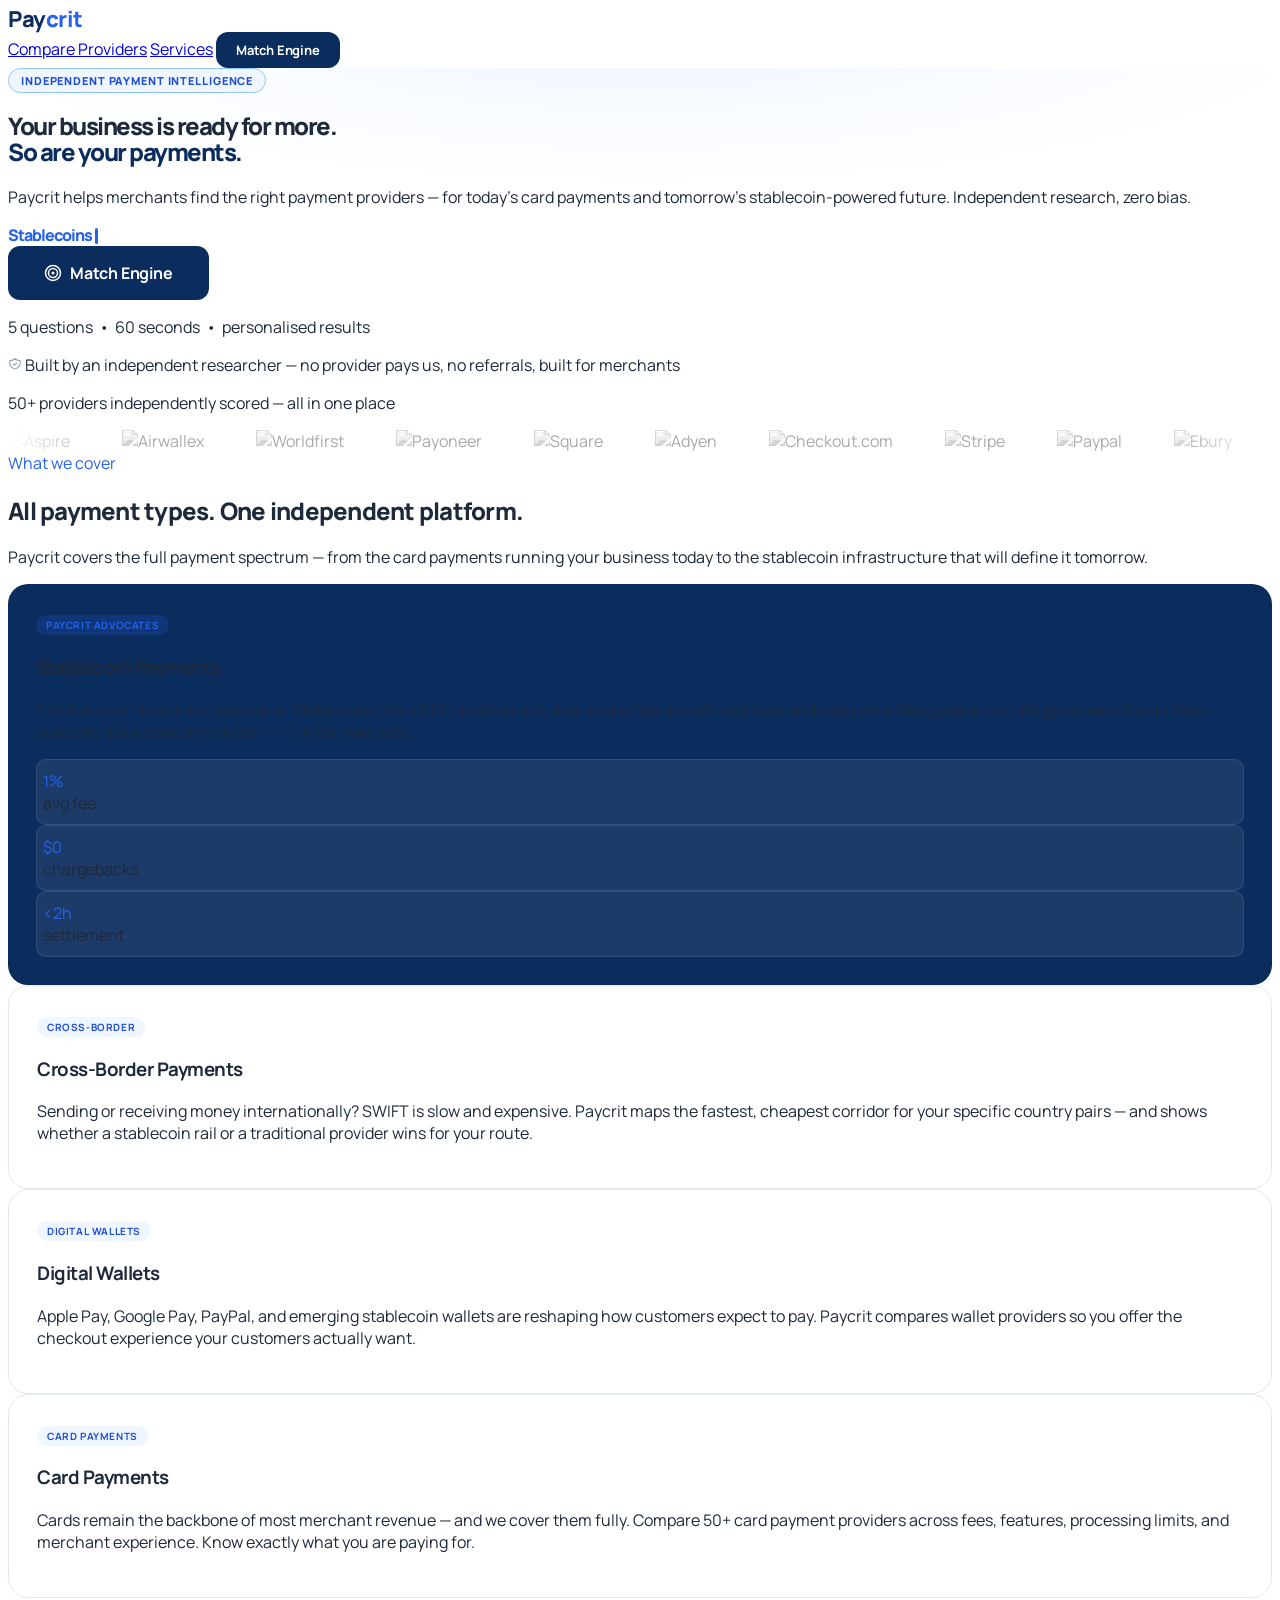
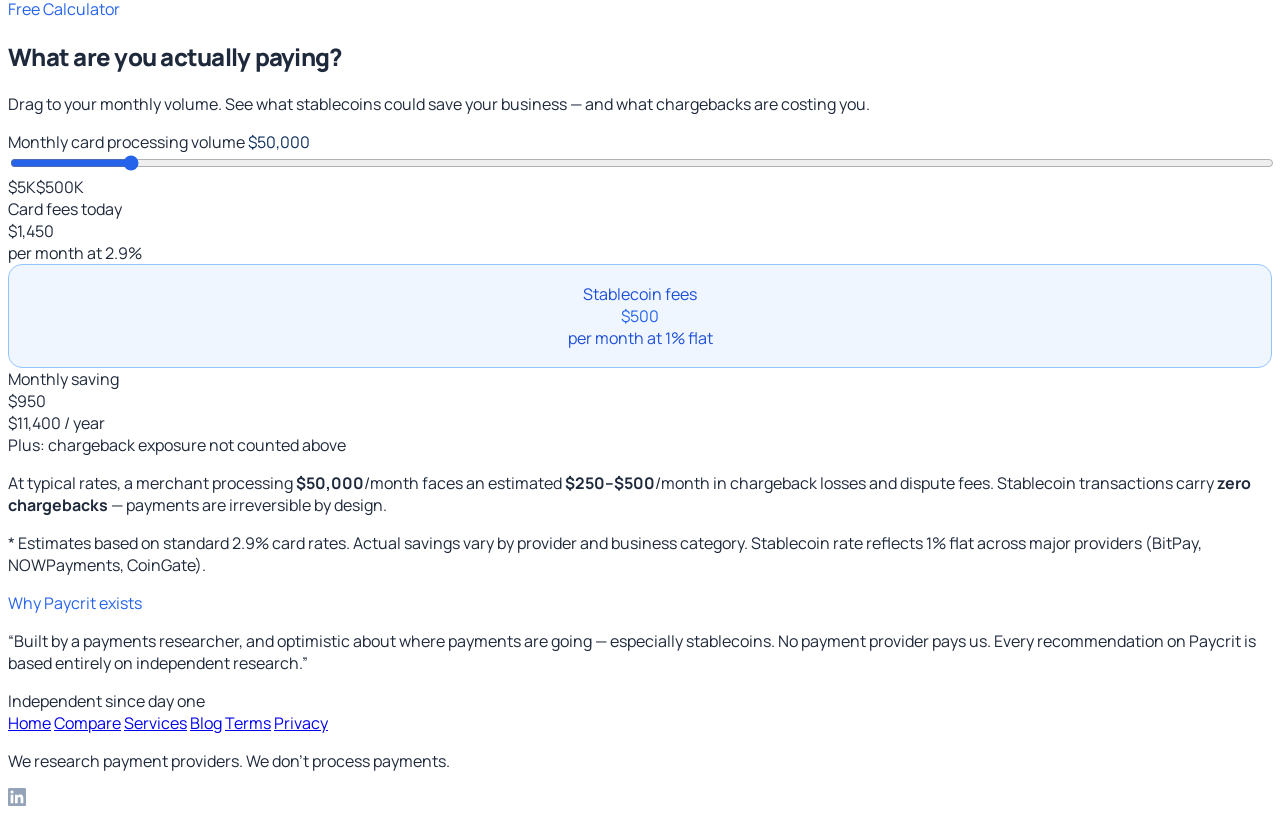
==== commit 50a89033: "chore: refresh provider data 2026-08-01" ====
--- a/docs/index.html
+++ b/docs/index.html
@@ -3,159 +3,348 @@
 <head>
 <meta charset="UTF-8"/>
 <meta name="viewport" content="width=device-width, initial-scale=1.0"/>
-<title>Paycrit — Independent Payment Advisory</title>
-<link href="https://fonts.googleapis.com/css2?family=Manrope:wght@400;500;600;700;800;900&display=swap" rel="stylesheet"/>
+<title>Paycrit — Find Your Payment Partner</title>
+<link rel="preconnect" href="https://fonts.googleapis.com"/>
+<link href="https://fonts.googleapis.com/css2?family=Manrope:wght@400;500;600;700;800&display=swap" rel="stylesheet"/>
 <script src="https://cdn.tailwindcss.com"></script>
 <style>
-  :root { --navy:#0B2D5E; --blue:#2563EB; --blue-light:#EFF6FF; --blue-mid:#93C5FD; --navy-dark:#091F42; }
-  * { font-family:'Manrope',system-ui,sans-serif; }
-  body { background:#fff; color:#1e293b; }
-
-  .draft-bar { background:#fef08a; border-bottom:2px solid #eab308; color:#713f12; font-size:11px; font-weight:800; text-align:center; padding:5px; letter-spacing:0.1em; text-transform:uppercase; }
-  .design-label { background:var(--navy); color:#fff; font-size:11px; font-weight:800; padding:4px 14px; border-radius:99px; letter-spacing:0.08em; text-transform:uppercase; display:inline-block; margin-bottom:32px; }
-
-  .paycrit-logo { font-size:20px; font-weight:800; letter-spacing:-0.5px; text-decoration:none; display:inline-flex; align-items:center; }
-  .pc-pay { color:var(--navy); }
-  .pc-crit { color:var(--blue); }
-
-  .hook { font-size:clamp(36px,5vw,64px); font-weight:900; line-height:1.08; letter-spacing:-2px; color:var(--navy); }
-  .subhead { font-size:clamp(18px,2.5vw,26px); font-weight:700; color:#1e293b; letter-spacing:-0.5px; }
-
-  .left-rule { border-left:4px solid var(--blue); padding-left:20px; }
-
-  .pill { display:inline-flex; align-items:center; background:var(--blue-light); color:var(--blue); font-size:11px; font-weight:800; padding:4px 14px; border-radius:99px; border:1px solid var(--blue-mid); letter-spacing:0.08em; text-transform:uppercase; }
-
-  .btn { background:var(--navy); color:#fff; font-weight:700; padding:14px 36px; border-radius:10px; font-size:15px; text-decoration:none; display:inline-block; transition:background 0.15s; }
-  .btn:hover { background:var(--navy-dark); }
-
-  .feature-row { border-top:1px solid #e2e8f0; padding:24px 0; display:flex; align-items:flex-start; gap:20px; }
-  .feature-num { font-size:12px; font-weight:800; color:var(--blue); width:24px; flex-shrink:0; padding-top:3px; }
-  .feature-body h3 { font-size:15px; font-weight:800; color:#1e293b; margin-bottom:6px; }
-  .feature-body p { font-size:14px; color:#64748b; line-height:1.65; }
-
-  .marquee-outer { overflow:hidden; -webkit-mask-image:linear-gradient(to right,transparent 0%,black 8%,black 92%,transparent 100%); mask-image:linear-gradient(to right,transparent 0%,black 8%,black 92%,transparent 100%); }
-  .marquee-track { display:flex; gap:48px; align-items:center; animation:marquee 40s linear infinite; width:max-content; }
-  .marquee-track img { height:20px; object-fit:contain; opacity:0.35; filter:grayscale(1); flex-shrink:0; }
+  :root {
+    --navy:       #0B2D5E;
+    --navy-dark:  #091F42;
+    --navy-light: #E8EEF7;
+    --blue:       #2563EB;
+    --blue-dark:  #1D4ED8;
+    --blue-light: #EFF6FF;
+    --blue-mid:   #93C5FD;
+    --teal:       var(--blue);
+    --teal-dark:  var(--blue-dark);
+    --teal-light: var(--blue-light);
+    --teal-mid:   var(--blue-mid);
+  }
+  * { font-family: 'Manrope', system-ui, sans-serif; }
+  body { background: #ffffff; color: #1e293b; }
+  h1 { font-weight: 900; letter-spacing: -1.5px; line-height: 1.1; }
+  h2 { font-weight: 800; letter-spacing: -0.75px; }
+  h3 { font-weight: 700; letter-spacing: -0.5px; }
+
+  .paycrit-logo { font-family:'Manrope','Segoe UI',system-ui,sans-serif; font-size:22px; font-weight:800; letter-spacing:-0.5px; text-decoration:none; line-height:1; display:inline-flex; align-items:center; }
+  .pc-pay  { color: var(--navy); }
+  .pc-crit { color: var(--blue); }
+
+  .hero-bg { background: radial-gradient(ellipse 80% 60% at 50% -10%, var(--teal-light) 0%, #ffffff 70%); }
+
+  .btn-primary {
+    background: var(--navy); color: #fff; font-weight: 700; letter-spacing: -0.2px;
+    padding: 14px 32px; border-radius: 12px; font-size: 15px;
+    transition: background 0.15s, transform 0.1s, box-shadow 0.15s;
+    display: inline-flex; align-items: center; gap: 8px; text-decoration: none;
+  }
+  .btn-primary:hover { background: var(--navy-dark); box-shadow: 0 4px 20px rgba(11,45,94,0.35); transform: translateY(-1px); }
+
+  .btn-secondary {
+    background: #fff; color: #1e293b; font-weight: 700; letter-spacing: -0.2px;
+    padding: 14px 32px; border-radius: 12px; font-size: 15px;
+    border: 1.5px solid #e2e8f0;
+    transition: border-color 0.15s, background 0.15s, transform 0.1s;
+    display: inline-flex; align-items: center; gap: 8px; text-decoration: none;
+  }
+  .btn-secondary:hover { border-color: var(--teal); background: var(--teal-light); transform: translateY(-1px); }
+
+  .badge-pill {
+    display: inline-flex; align-items: center;
+    background: var(--teal-light); color: var(--teal-dark);
+    font-size: 11px; font-weight: 800; padding: 4px 12px; border-radius: 99px;
+    border: 1px solid var(--teal-mid); letter-spacing: 0.08em; text-transform: uppercase;
+  }
+
+  /* Typewriter */
+  .typewriter { color: var(--teal); font-weight: 900; letter-spacing: -1px; white-space: nowrap; }
+  .cursor {
+    display: inline-block; width: 3px; height: 1em; background: var(--teal);
+    margin-left: 3px; vertical-align: middle; border-radius: 2px;
+    animation: blink 0.9s step-end infinite;
+  }
+  @keyframes blink { 0%,100%{opacity:1} 50%{opacity:0} }
+
+  /* Feature cards */
+  .feature-card {
+    background: #fff; border: 1px solid #e2e8f0; border-radius: 16px; padding: 28px 24px;
+    transition: box-shadow 0.2s, border-color 0.2s, transform 0.2s;
+  }
+  .feature-card:hover { box-shadow: 0 8px 32px rgba(37,99,235,0.12); border-color: var(--teal-mid); transform: translateY(-2px); }
+  .feature-card a { color: var(--teal); }
+  .icon-wrap { width: 44px; height: 44px; border-radius: 12px; display: flex; align-items: center; justify-content: center; font-size: 20px; margin-bottom: 16px; }
+
+  /* Marquee */
+  .marquee-outer {
+    overflow: hidden;
+    -webkit-mask-image: linear-gradient(to right, transparent 0%, black 8%, black 92%, transparent 100%);
+    mask-image: linear-gradient(to right, transparent 0%, black 8%, black 92%, transparent 100%);
+  }
+  .marquee-track { display: flex; gap: 52px; align-items: center; animation: marquee 40s linear infinite; width: max-content; }
+  .marquee-track:hover { animation-play-state: paused; }
+  .marquee-track img { height: 22px; object-fit: contain; opacity: 0.4; filter: grayscale(1); transition: opacity 0.2s; flex-shrink: 0; }
+  .marquee-track img:hover { opacity: 0.75; }
   @keyframes marquee { 0%{transform:translateX(0)} 100%{transform:translateX(-50%)} }
+
+  /* Payment area cards */
+  .area-card { background: #fff; border: 1.5px solid #e2e8f0; border-radius: 20px; padding: 28px; transition: all 0.2s; }
+  .area-card:hover { box-shadow: 0 8px 32px rgba(37,99,235,0.10); border-color: var(--teal-mid); transform: translateY(-2px); }
+  .area-featured { background: var(--navy); border: none; border-radius: 20px; padding: 28px; }
+  .area-tag { display: inline-flex; background: rgba(37,99,235,0.18); color: var(--teal); font-size: 10px; font-weight: 700; padding: 3px 10px; border-radius: 99px; letter-spacing: 0.06em; text-transform: uppercase; }
+  .area-tag-gray { display: inline-flex; background: var(--teal-light); color: var(--teal-dark); font-size: 10px; font-weight: 700; padding: 3px 10px; border-radius: 99px; letter-spacing: 0.06em; text-transform: uppercase; }
+
+
+  /* Calculator */
+  input[type=range] { accent-color: var(--teal); width: 100%; cursor: pointer; }
+  .calc-result { background: var(--teal-light); border: 1px solid var(--teal-mid); border-radius: 14px; padding: 18px; text-align: center; }
+  .section-label { color: var(--teal); }
+
+  /* Keep nav Match Engine on desktop/tablet, hide on phone only */
+  .nav-match-btn { display: inline-flex !important; }
+  @media (max-width: 767px) {
+    .nav-match-btn { display: none !important; }
+  }
 </style>
 </head>
 <body class="min-h-screen flex flex-col">
 
 <!-- NAV -->
 <nav class="bg-white border-b border-slate-100 sticky top-0 z-40">
-  <div class="max-w-6xl mx-auto px-8 py-4 flex items-center justify-between">
-    <a href="#" class="paycrit-logo"><span class="pc-pay">Pay</span><span class="pc-crit">crit</span></a>
-    <div class="flex items-center gap-6">
-      <a href="dashboard.html" class="text-slate-500 hover:text-slate-900 text-sm font-semibold">Compare Providers</a>
-      <a href="services.html" class="text-slate-500 hover:text-slate-900 text-sm font-semibold">Services</a>
-      <a href="dashboard.html#match" onclick="sessionStorage.setItem('tab','match')" class="btn" style="padding:9px 20px;font-size:13px;">Match Engine</a>
+  <div class="max-w-6xl mx-auto px-6 py-4 flex items-center justify-between">
+    <a href="index.html" class="paycrit-logo" aria-label="Paycrit home"><span class="pc-pay">Pay</span><span class="pc-crit">crit</span></a>
+    <div class="flex items-center gap-4">
+      <a href="dashboard.html" class="text-slate-500 hover:text-slate-900 text-sm font-semibold transition-colors">Compare Providers</a>
+      <a href="services.html" class="text-slate-500 hover:text-slate-900 text-sm font-semibold transition-colors">Services</a>
+      <a href="dashboard.html#match" onclick="sessionStorage.setItem('tab','match')" class="btn-primary nav-match-btn" style="padding:9px 20px;font-size:13px;">Match Engine</a>
     </div>
   </div>
 </nav>
 
 <!-- HERO -->
-<section class="px-8 py-12 sm:py-16 max-w-6xl mx-auto w-full">
-
-<!-- HOOK — left aligned, massive -->
-  <h1 class="hook mb-6 max-w-3xl">
-    Frozen funds, account<br/>deactivation, high fees?
-  </h1>
-
-  <!-- SUBHEAD with left rule -->
-  <div class="left-rule mb-8 max-w-2xl">
-    <p class="subhead">This is costing your business more than you think.</p>
-  </div>
-
-  <!-- BODY -->
-  <p class="text-slate-500 text-base sm:text-lg leading-relaxed max-w-xl mb-10">
-    We can help your business achieve a strong payments strategy,
-    build trusted payment partner relationships, transaction-level maintenance
-    and stop irrelevant deductions. <strong class="text-slate-700">Save real money.</strong>
-  </p>
-
-  <!-- CTA -->
-  <a href="dashboard.html#match" onclick="sessionStorage.setItem('tab','match')" class="btn mb-4 inline-block">Start Here</a>
-  <p class="text-slate-400 text-xs font-semibold mt-3">5 questions &nbsp;·&nbsp; 60 seconds &nbsp;·&nbsp; independent result</p>
-
-  <!-- LOGO STRIP -->
-  <div class="mt-16 border-t border-slate-100 pt-10">
-    <p class="text-slate-400 text-xs font-semibold uppercase tracking-wider mb-6">50+ providers independently scored</p>
-    <div class="marquee-outer">
-      <div class="marquee-track">
-        <img src="https://cdn.brandfetch.io/id_rWxLMsA/w/985/h/256/theme/dark/logo.webp?c=1dxbfHSJFAPEGdCLU4o5B" alt="Aspire"/>
-        <img src="https://cdn.brandfetch.io/idXCtf-53F/theme/dark/logo.svg?c=1dxbfHSJFAPEGdCLU4o5B" alt="Airwallex"/>
-        <img src="https://cdn.brandfetch.io/idQI0qYhhb/theme/dark/logo.svg?c=1dxbfHSJFAPEGdCLU4o5B" alt="Worldfirst"/>
-        <img src="https://cdn.brandfetch.io/idVmyDyyyZ/theme/dark/logo.svg?c=1dxbfHSJFAPEGdCLU4o5B" alt="Payoneer"/>
-        <img src="https://cdn.brandfetch.io/idyxZCX73R/theme/dark/logo.svg?c=1dxbfHSJFAPEGdCLU4o5B" alt="Square"/>
-        <img src="https://cdn.brandfetch.io/idlDNXV2nw/theme/dark/logo.svg?c=1dxbfHSJFAPEGdCLU4o5B" alt="Adyen"/>
-        <img src="https://cdn.brandfetch.io/idRpCarqbB/theme/dark/logo.svg?c=1dxbfHSJFAPEGdCLU4o5B" alt="Stripe"/>
-        <img src="https://cdn.brandfetch.io/id-Wd4a4TS/theme/dark/id31tBizMM.svg?c=1dxbfHSJFAPEGdCLU4o5B" alt="Paypal"/>
-        <img src="https://cdn.brandfetch.io/idXXtXEHRT/w/1408/h/321/theme/dark/logo.png?c=1dxbfHSJFAPEGdCLU4o5B" alt="Worldpay"/>
-        <!-- duplicate -->
-        <img src="https://cdn.brandfetch.io/id_rWxLMsA/w/985/h/256/theme/dark/logo.webp?c=1dxbfHSJFAPEGdCLU4o5B" alt="Aspire"/>
-        <img src="https://cdn.brandfetch.io/idXCtf-53F/theme/dark/logo.svg?c=1dxbfHSJFAPEGdCLU4o5B" alt="Airwallex"/>
-        <img src="https://cdn.brandfetch.io/idQI0qYhhb/theme/dark/logo.svg?c=1dxbfHSJFAPEGdCLU4o5B" alt="Worldfirst"/>
-        <img src="https://cdn.brandfetch.io/idVmyDyyyZ/theme/dark/logo.svg?c=1dxbfHSJFAPEGdCLU4o5B" alt="Payoneer"/>
-        <img src="https://cdn.brandfetch.io/idyxZCX73R/theme/dark/logo.svg?c=1dxbfHSJFAPEGdCLU4o5B" alt="Square"/>
-        <img src="https://cdn.brandfetch.io/idlDNXV2nw/theme/dark/logo.svg?c=1dxbfHSJFAPEGdCLU4o5B" alt="Adyen"/>
-        <img src="https://cdn.brandfetch.io/idRpCarqbB/theme/dark/logo.svg?c=1dxbfHSJFAPEGdCLU4o5B" alt="Stripe"/>
-        <img src="https://cdn.brandfetch.io/id-Wd4a4TS/theme/dark/id31tBizMM.svg?c=1dxbfHSJFAPEGdCLU4o5B" alt="Paypal"/>
-        <img src="https://cdn.brandfetch.io/idXXtXEHRT/w/1408/h/321/theme/dark/logo.png?c=1dxbfHSJFAPEGdCLU4o5B" alt="Worldpay"/>
+<section class="hero-bg flex-1 flex items-center justify-center px-6 py-12 sm:py-16">
+  <div class="max-w-3xl mx-auto text-center">
+    <span class="badge-pill mb-5 inline-block">Independent Payment Intelligence</span>
+
+    <h1 class="text-3xl sm:text-4xl lg:text-5xl font-black text-slate-900 leading-tight mb-3">
+      Your business is ready for more.<br/>
+      <span style="color:var(--navy)">So are your payments.</span>
+    </h1>
+
+    <p class="text-slate-500 text-base sm:text-lg max-w-xl mx-auto leading-relaxed mb-5">
+      Paycrit helps merchants find the right payment providers — for today's card payments
+      and tomorrow's stablecoin-powered future. Independent research, zero bias.
+    </p>
+
+    <!-- TYPEWRITER -->
+    <div class="mb-6 flex items-center justify-center">
+      <span class="text-xl sm:text-2xl font-black leading-tight flex items-center">
+        <span class="typewriter" id="typewriter"></span><span class="cursor"></span>
+      </span>
+    </div>
+
+    <div class="flex flex-col sm:flex-row items-center justify-center gap-3">
+      <a href="dashboard.html#match" onclick="sessionStorage.setItem('tab','match')" class="btn-primary" style="font-size:16px;padding:16px 36px;">
+        <svg width="18" height="18" fill="none" stroke="currentColor" viewBox="0 0 24 24"><circle cx="12" cy="12" r="10" stroke-width="2"/><circle cx="12" cy="12" r="6" stroke-width="2"/><circle cx="12" cy="12" r="2" fill="currentColor" stroke-width="0"/></svg>
+        Match Engine
+      </a>
+    </div>
+    <p class="text-slate-400 text-xs font-medium tracking-wide mt-4">5 questions &nbsp;&bull;&nbsp; 60 seconds &nbsp;&bull;&nbsp; personalised results</p>
+
+    <!-- TRUST LINE -->
+    <div class="mt-6 flex items-center justify-center gap-2">
+      <svg width="14" height="14" fill="none" viewBox="0 0 24 24" stroke="#94a3b8" stroke-width="2"><path stroke-linecap="round" stroke-linejoin="round" d="M9 12l2 2 4-4m5.618-4.016A11.955 11.955 0 0112 2.944a11.955 11.955 0 01-8.618 3.04A12.02 12.02 0 003 9c0 5.591 3.824 10.29 9 11.622 5.176-1.332 9-6.03 9-11.622 0-1.042-.133-2.052-.382-3.016z"/></svg>
+      <span class="text-slate-400 text-xs font-semibold tracking-wide">Built by an independent researcher — no provider pays us, no referrals, built for merchants</span>
+    </div>
+
+    <!-- LOGO STRIP -->
+    <div class="mt-12">
+      <p class="text-slate-400 text-xs font-semibold uppercase tracking-wider mb-5">50+ providers independently scored — all in one place</p>
+      <div class="marquee-outer">
+        <div class="marquee-track">
+          <img src="https://cdn.brandfetch.io/id_rWxLMsA/w/985/h/256/theme/dark/logo.webp?c=1dxbfHSJFAPEGdCLU4o5B" alt="Aspire"/>
+          <img src="https://cdn.brandfetch.io/idXCtf-53F/theme/dark/logo.svg?c=1dxbfHSJFAPEGdCLU4o5B" alt="Airwallex"/>
+          <img src="https://cdn.brandfetch.io/idQI0qYhhb/theme/dark/logo.svg?c=1dxbfHSJFAPEGdCLU4o5B" alt="Worldfirst"/>
+          <img src="https://cdn.brandfetch.io/idVmyDyyyZ/theme/dark/logo.svg?c=1dxbfHSJFAPEGdCLU4o5B" alt="Payoneer"/>
+          <img src="https://cdn.brandfetch.io/idyxZCX73R/theme/dark/logo.svg?c=1dxbfHSJFAPEGdCLU4o5B" alt="Square"/>
+          <img src="https://cdn.brandfetch.io/idlDNXV2nw/theme/dark/logo.svg?c=1dxbfHSJFAPEGdCLU4o5B" alt="Adyen"/>
+          <img src="https://cdn.brandfetch.io/idZx1reqXu/theme/dark/logo.svg?c=1dxbfHSJFAPEGdCLU4o5B" alt="Checkout.com"/>
+          <img src="https://cdn.brandfetch.io/idRpCarqbB/theme/dark/logo.svg?c=1dxbfHSJFAPEGdCLU4o5B" alt="Stripe"/>
+          <img src="https://cdn.brandfetch.io/id-Wd4a4TS/theme/dark/id31tBizMM.svg?c=1dxbfHSJFAPEGdCLU4o5B" alt="Paypal"/>
+          <img src="https://cdn.brandfetch.io/idS3PcGYGV/theme/dark/logo.svg?c=1dxbfHSJFAPEGdCLU4o5B" alt="Ebury"/>
+          <img src="https://cdn.brandfetch.io/idXXtXEHRT/w/1408/h/321/theme/dark/logo.png?c=1dxbfHSJFAPEGdCLU4o5B" alt="Worldpay"/>
+          <img src="https://cdn.brandfetch.io/idPpfKyzta/w/291/h/62/theme/dark/logo.png?c=1dxbfHSJFAPEGdCLU4o5B" alt="Transfermate"/>
+          <!-- duplicate for seamless loop -->
+          <img src="https://cdn.brandfetch.io/id_rWxLMsA/w/985/h/256/theme/dark/logo.webp?c=1dxbfHSJFAPEGdCLU4o5B" alt="Aspire"/>
+          <img src="https://cdn.brandfetch.io/idXCtf-53F/theme/dark/logo.svg?c=1dxbfHSJFAPEGdCLU4o5B" alt="Airwallex"/>
+          <img src="https://cdn.brandfetch.io/idQI0qYhhb/theme/dark/logo.svg?c=1dxbfHSJFAPEGdCLU4o5B" alt="Worldfirst"/>
+          <img src="https://cdn.brandfetch.io/idVmyDyyyZ/theme/dark/logo.svg?c=1dxbfHSJFAPEGdCLU4o5B" alt="Payoneer"/>
+          <img src="https://cdn.brandfetch.io/idyxZCX73R/theme/dark/logo.svg?c=1dxbfHSJFAPEGdCLU4o5B" alt="Square"/>
+          <img src="https://cdn.brandfetch.io/idlDNXV2nw/theme/dark/logo.svg?c=1dxbfHSJFAPEGdCLU4o5B" alt="Adyen"/>
+          <img src="https://cdn.brandfetch.io/idZx1reqXu/theme/dark/logo.svg?c=1dxbfHSJFAPEGdCLU4o5B" alt="Checkout.com"/>
+          <img src="https://cdn.brandfetch.io/idRpCarqbB/theme/dark/logo.svg?c=1dxbfHSJFAPEGdCLU4o5B" alt="Stripe"/>
+          <img src="https://cdn.brandfetch.io/id-Wd4a4TS/theme/dark/id31tBizMM.svg?c=1dxbfHSJFAPEGdCLU4o5B" alt="Paypal"/>
+          <img src="https://cdn.brandfetch.io/idS3PcGYGV/theme/dark/logo.svg?c=1dxbfHSJFAPEGdCLU4o5B" alt="Ebury"/>
+          <img src="https://cdn.brandfetch.io/idXXtXEHRT/w/1408/h/321/theme/dark/logo.png?c=1dxbfHSJFAPEGdCLU4o5B" alt="Worldpay"/>
+          <img src="https://cdn.brandfetch.io/idPpfKyzta/w/291/h/62/theme/dark/logo.png?c=1dxbfHSJFAPEGdCLU4o5B" alt="Transfermate"/>
+        </div>
       </div>
     </div>
   </div>
 </section>
 
-<!-- 4 PILLARS — numbered rows -->
-<section class="border-t border-slate-100 px-8 py-16 sm:py-20 bg-slate-50">
-  <div class="max-w-6xl mx-auto">
-    <p class="text-xs font-bold uppercase tracking-widest text-blue-600 mb-4">How Paycrit helps</p>
-    <h2 class="text-2xl sm:text-3xl font-black text-slate-900 mb-10 max-w-lg">Four ways we protect your payments business.</h2>
-    <div>
-      <div class="feature-row">
-        <span class="feature-num">01</span>
-        <div class="feature-body">
-          <h3>Strong Payments Strategy</h3>
-          <p>Keep your payment accounts healthy and active. We help you build routines that prevent holds, suspensions, and unexpected reviews before they happen.</p>
-        </div>
-      </div>
-      <div class="feature-row">
-        <span class="feature-num">02</span>
-        <div class="feature-body">
-          <h3>Trusted Payment Partner Relationships</h3>
-          <p>Not every provider is right for your business category, volume, or growth stage. We help you build relationships with the right partners &mdash; ones that grow with you.</p>
-        </div>
-      </div>
-      <div class="feature-row">
-        <span class="feature-num">03</span>
-        <div class="feature-body">
-          <h3>Compliance &amp; Transaction-Level Maintenance</h3>
-          <p>Stay on top of KYC, AML, and transaction-level flags that trigger account reviews. We break it down clearly so you know exactly what to maintain and when.</p>
-        </div>
-      </div>
-      <div class="feature-row" style="border-bottom:1px solid #e2e8f0;">
-        <span class="feature-num">04</span>
-        <div class="feature-body">
-          <h3>Stop Irrelevant Deductions. Save Real Money.</h3>
-          <p>Hidden fees, unexplained charges, and unnecessary deductions eat into your margins. Paycrit identifies what you&rsquo;re overpaying and shows you how to fix it.</p>
-        </div>
-      </div>
+
+<!-- PAYMENT AREAS — ALL FOUR, STABLECOINS ADVOCATED -->
+<section class="bg-white border-t border-slate-100 px-6 py-16 sm:py-20">
+  <div class="max-w-5xl mx-auto">
+    <div class="text-center mb-12">
+      <span class="text-xs font-bold uppercase tracking-widest mb-3 inline-block section-label">What we cover</span>
+      <h2 class="text-2xl sm:text-3xl font-black text-slate-900">All payment types. One independent platform.</h2>
+      <p class="text-slate-500 text-sm mt-2 max-w-lg mx-auto">Paycrit covers the full payment spectrum — from the card payments running your business today to the stablecoin infrastructure that will define it tomorrow.</p>
+    </div>
+
+    <div class="grid grid-cols-1 sm:grid-cols-2 gap-5">
+
+      <!-- STABLECOINS — featured -->
+      <div class="area-featured">
+        <div class="area-tag mb-4">Paycrit Advocates</div>
+        <h3 class="text-xl font-bold text-white mb-2">Stablecoin Payments</h3>
+        <p class="text-slate-300 text-sm leading-relaxed mb-4">
+          The future of merchant payments. Stablecoins like USDC settle in minutes,
+          cost a fraction of card fees, and carry zero chargeback risk. We guide merchants
+          from curiosity to live implementation — at their own pace.
+        </p>
+        <div class="grid grid-cols-3 gap-2 text-center mt-5">
+          <div style="background:rgba(255,255,255,0.07);border:1px solid rgba(255,255,255,0.1);border-radius:10px;padding:10px 6px;">
+            <div class="font-black text-base" style="color:var(--teal)">1%</div>
+            <div class="text-slate-400 text-xs mt-1">avg fee</div>
+          </div>
+          <div style="background:rgba(255,255,255,0.07);border:1px solid rgba(255,255,255,0.1);border-radius:10px;padding:10px 6px;">
+            <div class="font-black text-base" style="color:var(--teal)">$0</div>
+            <div class="text-slate-400 text-xs mt-1">chargebacks</div>
+          </div>
+          <div style="background:rgba(255,255,255,0.07);border:1px solid rgba(255,255,255,0.1);border-radius:10px;padding:10px 6px;">
+            <div class="font-black text-base" style="color:var(--teal)">&lt;2h</div>
+            <div class="text-slate-400 text-xs mt-1">settlement</div>
+          </div>
+        </div>
+      </div>
+
+      <!-- CROSS-BORDER -->
+      <div class="area-card">
+        <div class="area-tag-gray mb-4">Cross-Border</div>
+        <h3 class="text-lg font-bold text-slate-900 mb-2">Cross-Border Payments</h3>
+        <p class="text-slate-500 text-sm leading-relaxed">
+          Sending or receiving money internationally? SWIFT is slow and expensive.
+          Paycrit maps the fastest, cheapest corridor for your specific country pairs —
+          and shows whether a stablecoin rail or a traditional provider wins for your route.
+        </p>
+      </div>
+
+      <!-- WALLETS -->
+      <div class="area-card">
+        <div class="area-tag-gray mb-4">Digital Wallets</div>
+        <h3 class="text-lg font-bold text-slate-900 mb-2">Digital Wallets</h3>
+        <p class="text-slate-500 text-sm leading-relaxed">
+          Apple Pay, Google Pay, PayPal, and emerging stablecoin wallets are reshaping
+          how customers expect to pay. Paycrit compares wallet providers so you offer
+          the checkout experience your customers actually want.
+        </p>
+      </div>
+
+      <!-- CARD PAYMENTS -->
+      <div class="area-card">
+        <div class="area-tag-gray mb-4">Card Payments</div>
+        <h3 class="text-lg font-bold text-slate-900 mb-2">Card Payments</h3>
+        <p class="text-slate-500 text-sm leading-relaxed">
+          Cards remain the backbone of most merchant revenue — and we cover them fully.
+          Compare 50+ card payment providers across fees, features, processing limits,
+          and merchant experience. Know exactly what you are paying for.
+        </p>
+      </div>
+
     </div>
   </div>
 </section>
 
-<!-- MATCH ENGINE -->
-<section id="match" class="px-8 py-16 sm:py-20 max-w-6xl mx-auto w-full">
-  <p class="text-xs font-bold uppercase tracking-widest text-blue-600 mb-4">Provider Match</p>
-  <h2 class="text-2xl sm:text-3xl font-black text-slate-900 mb-4 max-w-xl">To view our recommendations, answer 5 high-level questions about your business.</h2>
-  <p class="text-slate-500 text-base max-w-lg mb-8">Review and compare our independently researched solution providers.</p>
-  <a href="dashboard.html#match" onclick="sessionStorage.setItem('tab','match')" class="btn">Start Here</a>
-  <p class="text-slate-400 text-xs font-semibold mt-3">100% independent &nbsp;·&nbsp; no provider pays us</p>
+
+<!-- COST CALCULATOR -->
+<section id="calculator" class="bg-white border-t border-slate-100 px-6 py-16 sm:py-20">
+  <div class="max-w-4xl mx-auto">
+    <div class="text-center mb-10">
+      <span class="text-xs font-bold uppercase tracking-widest mb-3 inline-block section-label">Free Calculator</span>
+      <h2 class="text-2xl sm:text-3xl font-black text-slate-900">What are you actually paying?</h2>
+      <p class="text-slate-500 text-sm mt-2 max-w-md mx-auto">
+        Drag to your monthly volume. See what stablecoins could save your business — and what chargebacks are costing you.
+      </p>
+    </div>
+
+    <div class="bg-white border border-slate-200 rounded-2xl p-8 sm:p-10 shadow-sm">
+      <!-- Slider -->
+      <div class="mb-8">
+        <div class="flex items-center justify-between mb-3">
+          <label class="text-sm font-bold text-slate-700">Monthly card processing volume</label>
+          <span class="text-xl font-black" style="color:var(--navy)" id="vol-display">$50,000</span>
+        </div>
+        <input type="range" id="volume-slider" min="5000" max="500000" step="5000" value="50000" class="w-full h-2 rounded-lg"/>
+        <div class="flex justify-between text-xs text-slate-400 mt-2 font-medium"><span>$5K</span><span>$500K</span></div>
+      </div>
+
+      <!-- Results -->
+      <div class="grid grid-cols-1 sm:grid-cols-3 gap-4 mb-5">
+        <div class="bg-red-50 border border-red-100 rounded-xl p-5 text-center">
+          <div class="text-xs font-bold text-red-400 uppercase tracking-wide mb-2">Card fees today</div>
+          <div class="text-2xl font-black text-red-500" id="card-fee">$1,450</div>
+          <div class="text-xs text-red-400 mt-1">per month at 2.9%</div>
+        </div>
+        <div class="calc-result">
+          <div class="text-xs font-bold uppercase tracking-wide mb-2" style="color:var(--teal-dark)">Stablecoin fees</div>
+          <div class="text-2xl font-black" style="color:var(--teal)" id="stable-fee">$500</div>
+          <div class="text-xs mt-1" style="color:var(--teal-dark)">per month at 1% flat</div>
+        </div>
+        <div class="bg-emerald-50 border border-emerald-100 rounded-xl p-5 text-center">
+          <div class="text-xs font-bold text-emerald-600 uppercase tracking-wide mb-2">Monthly saving</div>
+          <div class="text-2xl font-black text-emerald-600" id="monthly-saving">$950</div>
+          <div class="text-xs text-emerald-500 font-semibold mt-1" id="annual-saving">$11,400 / year</div>
+        </div>
+      </div>
+
+      <!-- Chargeback callout -->
+      <div class="bg-amber-50 border border-amber-100 rounded-xl p-4 mb-4">
+        <div class="text-sm font-bold text-amber-800 mb-1">Plus: chargeback exposure not counted above</div>
+        <p class="text-xs text-amber-700 leading-relaxed">
+          At typical rates, a merchant processing <strong id="cb-vol">$50,000</strong>/month faces an estimated
+          <strong id="cb-cost">$250–$500</strong>/month in chargeback losses and dispute fees.
+          Stablecoin transactions carry <strong>zero chargebacks</strong> — payments are irreversible by design.
+        </p>
+      </div>
+      <p class="text-xs text-slate-400 text-center">
+        * Estimates based on standard 2.9% card rates. Actual savings vary by provider and business category.
+        Stablecoin rate reflects 1% flat across major providers (BitPay, NOWPayments, CoinGate).
+      </p>
+    </div>
+  </div>
 </section>
 
+<!-- WHY PAYCRIT -->
+<section class="bg-white border-t border-slate-100 px-6 py-16 sm:py-20">
+  <div class="max-w-2xl mx-auto text-center">
+    <span class="text-xs font-bold uppercase tracking-widest mb-4 inline-block section-label">Why Paycrit exists</span>
+    <p class="text-slate-700 text-xl sm:text-2xl font-semibold leading-relaxed">
+      &ldquo;Built by a payments researcher, and optimistic about where payments are going &mdash; especially stablecoins.
+      No payment provider pays us. Every recommendation on Paycrit is based entirely on independent research.&rdquo;
+    </p>
+    <div class="mt-8 flex items-center justify-center gap-3">
+      <div class="w-8 h-px bg-slate-200"></div>
+      <span class="text-slate-400 text-xs font-semibold">Independent since day one</span>
+      <div class="w-8 h-px bg-slate-200"></div>
+    </div>
+  </div>
+</section>
+
 <!-- FOOTER -->
-<footer class="border-t border-slate-100 px-8 py-8 mt-auto">
-  <div class="max-w-6xl mx-auto flex flex-col sm:flex-row items-center justify-between gap-4">
+<footer class="bg-white border-t border-slate-100 px-6 py-8">
+  <div class="max-w-5xl mx-auto flex flex-col sm:flex-row items-center justify-between gap-4">
     <div class="flex items-center gap-5 text-xs text-slate-400">
       <a href="index.html" class="hover:text-slate-700 transition-colors">Home</a>
       <a href="dashboard.html" class="hover:text-slate-700 transition-colors">Compare</a>
@@ -164,14 +353,56 @@
       <a href="terms.html" class="hover:text-slate-700 transition-colors">Terms</a>
       <a href="privacy.html" class="hover:text-slate-700 transition-colors">Privacy</a>
     </div>
-    <div class="flex items-center gap-3">
-      <p class="text-slate-400 text-xs">We research payment providers. We don't process payments.</p>
-      <a href="https://www.linkedin.com/company/paycrit" target="_blank" rel="noopener noreferrer" aria-label="Paycrit on LinkedIn" style="color:#94a3b8;display:flex;" onmouseover="this.style.color='#0A66C2'" onmouseout="this.style.color='#94a3b8'">
-        <svg width="16" height="16" viewBox="0 0 24 24" fill="currentColor"><path d="M20.447 20.452h-3.554v-5.569c0-1.328-.027-3.037-1.852-3.037-1.853 0-2.136 1.445-2.136 2.939v5.667H9.351V9h3.414v1.561h.046c.477-.9 1.637-1.85 3.37-1.85 3.601 0 4.267 2.37 4.267 5.455v6.286zM5.337 7.433a2.062 2.062 0 0 1-2.063-2.065 2.064 2.064 0 1 1 2.063 2.065zm1.782 13.019H3.555V9h3.564v11.452zM22.225 0H1.771C.792 0 0 .774 0 1.729v20.542C0 23.227.792 24 1.771 24h20.451C23.2 24 24 23.227 24 22.271V1.729C24 .774 23.2 0 22.222 0h.003z"/></svg>
+    <div class="flex items-center gap-2 ml-auto">
+      <p class="text-slate-400 text-xs whitespace-nowrap">We research payment providers. We don’t process payments.</p>
+      <a href="https://www.linkedin.com/company/paycrit" target="_blank" rel="noopener noreferrer" aria-label="Paycrit on LinkedIn" style="color:#94a3b8;flex-shrink:0;display:flex;" onmouseover="this.style.color='#0A66C2'" onmouseout="this.style.color='#94a3b8'">
+        <svg width="18" height="18" viewBox="0 0 24 24" fill="currentColor"><path d="M20.447 20.452h-3.554v-5.569c0-1.328-.027-3.037-1.852-3.037-1.853 0-2.136 1.445-2.136 2.939v5.667H9.351V9h3.414v1.561h.046c.477-.9 1.637-1.85 3.37-1.85 3.601 0 4.267 2.37 4.267 5.455v6.286zM5.337 7.433a2.062 2.062 0 0 1-2.063-2.065 2.064 2.064 0 1 1 2.063 2.065zm1.782 13.019H3.555V9h3.564v11.452zM22.225 0H1.771C.792 0 0 .774 0 1.729v20.542C0 23.227.792 24 1.771 24h20.451C23.2 24 24 23.227 24 22.271V1.729C24 .774 23.2 0 22.222 0h.003z"/></svg>
       </a>
     </div>
   </div>
 </footer>
 
+<script>
+// TYPEWRITER — stablecoins listed first
+const WORDS = [
+  "Stablecoins",
+  "Cross-Border Payments",
+  "Digital Wallets",
+  "Card Payments",
+];
+const el = document.getElementById("typewriter");
+let wi = 0, ci = 0, deleting = false;
+function type() {
+  const word = WORDS[wi];
+  el.textContent = deleting ? word.slice(0, ci - 1) : word.slice(0, ci + 1);
+  deleting ? ci-- : ci++;
+  if (!deleting && ci === word.length) { setTimeout(() => { deleting = true; type(); }, 2200); return; }
+  if (deleting && ci === 0) { deleting = false; wi = (wi + 1) % WORDS.length; }
+  setTimeout(type, deleting ? 55 : 95);
+}
+type();
+
+// CALCULATOR
+const slider  = document.getElementById('volume-slider');
+const fmt = n => '$' + Math.round(n).toLocaleString('en-US');
+
+function updateCalc() {
+  const vol    = parseInt(slider.value);
+  const card   = vol * 0.029;
+  const stable = vol * 0.01;
+  const saving = card - stable;
+  document.getElementById('vol-display').textContent    = fmt(vol);
+  document.getElementById('card-fee').textContent       = fmt(card);
+  document.getElementById('stable-fee').textContent     = fmt(stable);
+  document.getElementById('monthly-saving').textContent = fmt(saving);
+  document.getElementById('annual-saving').textContent  = fmt(saving * 12) + ' / year';
+  document.getElementById('cb-vol').textContent         = fmt(vol);
+  document.getElementById('cb-cost').textContent        = fmt(vol * 0.005) + '\u2013' + fmt(vol * 0.01);
+}
+slider.addEventListener('input', updateCalc);
+updateCalc();
+
+// Tab handoff to dashboard
+</script>
 </body>
 </html>
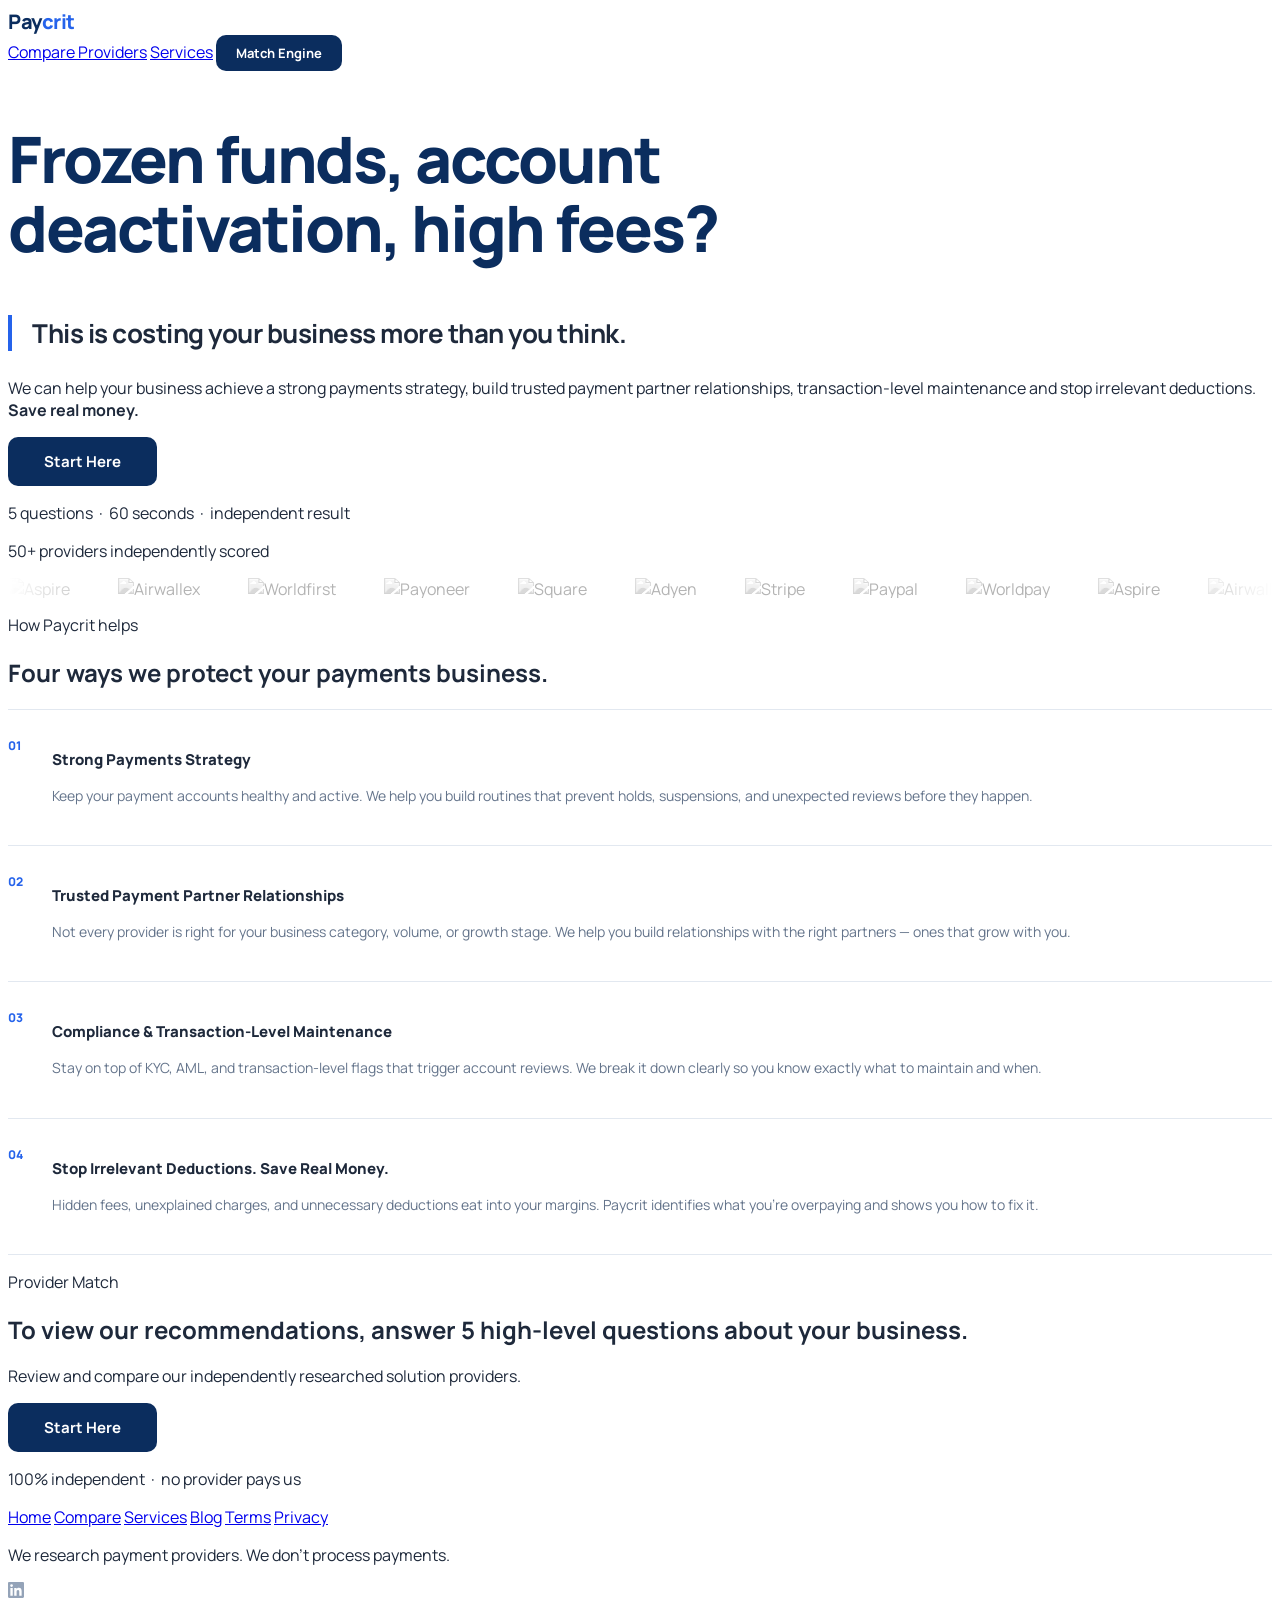
==== commit 5b1c4b0d: "chore: refresh provider data 2026-08-01" ====
--- a/docs/index.html
+++ b/docs/index.html
@@ -3,348 +3,159 @@
 <head>
 <meta charset="UTF-8"/>
 <meta name="viewport" content="width=device-width, initial-scale=1.0"/>
-<title>Paycrit — Find Your Payment Partner</title>
-<link rel="preconnect" href="https://fonts.googleapis.com"/>
-<link href="https://fonts.googleapis.com/css2?family=Manrope:wght@400;500;600;700;800&display=swap" rel="stylesheet"/>
+<title>Paycrit — Independent Payment Advisory</title>
+<link href="https://fonts.googleapis.com/css2?family=Manrope:wght@400;500;600;700;800;900&display=swap" rel="stylesheet"/>
 <script src="https://cdn.tailwindcss.com"></script>
 <style>
-  :root {
-    --navy:       #0B2D5E;
-    --navy-dark:  #091F42;
-    --navy-light: #E8EEF7;
-    --blue:       #2563EB;
-    --blue-dark:  #1D4ED8;
-    --blue-light: #EFF6FF;
-    --blue-mid:   #93C5FD;
-    --teal:       var(--blue);
-    --teal-dark:  var(--blue-dark);
-    --teal-light: var(--blue-light);
-    --teal-mid:   var(--blue-mid);
-  }
-  * { font-family: 'Manrope', system-ui, sans-serif; }
-  body { background: #ffffff; color: #1e293b; }
-  h1 { font-weight: 900; letter-spacing: -1.5px; line-height: 1.1; }
-  h2 { font-weight: 800; letter-spacing: -0.75px; }
-  h3 { font-weight: 700; letter-spacing: -0.5px; }
+  :root { --navy:#0B2D5E; --blue:#2563EB; --blue-light:#EFF6FF; --blue-mid:#93C5FD; --navy-dark:#091F42; }
+  * { font-family:'Manrope',system-ui,sans-serif; }
+  body { background:#fff; color:#1e293b; }
 
-  .paycrit-logo { font-family:'Manrope','Segoe UI',system-ui,sans-serif; font-size:22px; font-weight:800; letter-spacing:-0.5px; text-decoration:none; line-height:1; display:inline-flex; align-items:center; }
-  .pc-pay  { color: var(--navy); }
-  .pc-crit { color: var(--blue); }
+  .draft-bar { background:#fef08a; border-bottom:2px solid #eab308; color:#713f12; font-size:11px; font-weight:800; text-align:center; padding:5px; letter-spacing:0.1em; text-transform:uppercase; }
+  .design-label { background:var(--navy); color:#fff; font-size:11px; font-weight:800; padding:4px 14px; border-radius:99px; letter-spacing:0.08em; text-transform:uppercase; display:inline-block; margin-bottom:32px; }
 
-  .hero-bg { background: radial-gradient(ellipse 80% 60% at 50% -10%, var(--teal-light) 0%, #ffffff 70%); }
+  .paycrit-logo { font-size:20px; font-weight:800; letter-spacing:-0.5px; text-decoration:none; display:inline-flex; align-items:center; }
+  .pc-pay { color:var(--navy); }
+  .pc-crit { color:var(--blue); }
 
-  .btn-primary {
-    background: var(--navy); color: #fff; font-weight: 700; letter-spacing: -0.2px;
-    padding: 14px 32px; border-radius: 12px; font-size: 15px;
-    transition: background 0.15s, transform 0.1s, box-shadow 0.15s;
-    display: inline-flex; align-items: center; gap: 8px; text-decoration: none;
-  }
-  .btn-primary:hover { background: var(--navy-dark); box-shadow: 0 4px 20px rgba(11,45,94,0.35); transform: translateY(-1px); }
+  .hook { font-size:clamp(36px,5vw,64px); font-weight:900; line-height:1.08; letter-spacing:-2px; color:var(--navy); }
+  .subhead { font-size:clamp(18px,2.5vw,26px); font-weight:700; color:#1e293b; letter-spacing:-0.5px; }
 
-  .btn-secondary {
-    background: #fff; color: #1e293b; font-weight: 700; letter-spacing: -0.2px;
-    padding: 14px 32px; border-radius: 12px; font-size: 15px;
-    border: 1.5px solid #e2e8f0;
-    transition: border-color 0.15s, background 0.15s, transform 0.1s;
-    display: inline-flex; align-items: center; gap: 8px; text-decoration: none;
-  }
-  .btn-secondary:hover { border-color: var(--teal); background: var(--teal-light); transform: translateY(-1px); }
+  .left-rule { border-left:4px solid var(--blue); padding-left:20px; }
 
-  .badge-pill {
-    display: inline-flex; align-items: center;
-    background: var(--teal-light); color: var(--teal-dark);
-    font-size: 11px; font-weight: 800; padding: 4px 12px; border-radius: 99px;
-    border: 1px solid var(--teal-mid); letter-spacing: 0.08em; text-transform: uppercase;
-  }
+  .pill { display:inline-flex; align-items:center; background:var(--blue-light); color:var(--blue); font-size:11px; font-weight:800; padding:4px 14px; border-radius:99px; border:1px solid var(--blue-mid); letter-spacing:0.08em; text-transform:uppercase; }
 
-  /* Typewriter */
-  .typewriter { color: var(--teal); font-weight: 900; letter-spacing: -1px; white-space: nowrap; }
-  .cursor {
-    display: inline-block; width: 3px; height: 1em; background: var(--teal);
-    margin-left: 3px; vertical-align: middle; border-radius: 2px;
-    animation: blink 0.9s step-end infinite;
-  }
-  @keyframes blink { 0%,100%{opacity:1} 50%{opacity:0} }
+  .btn { background:var(--navy); color:#fff; font-weight:700; padding:14px 36px; border-radius:10px; font-size:15px; text-decoration:none; display:inline-block; transition:background 0.15s; }
+  .btn:hover { background:var(--navy-dark); }
 
-  /* Feature cards */
-  .feature-card {
-    background: #fff; border: 1px solid #e2e8f0; border-radius: 16px; padding: 28px 24px;
-    transition: box-shadow 0.2s, border-color 0.2s, transform 0.2s;
-  }
-  .feature-card:hover { box-shadow: 0 8px 32px rgba(37,99,235,0.12); border-color: var(--teal-mid); transform: translateY(-2px); }
-  .feature-card a { color: var(--teal); }
-  .icon-wrap { width: 44px; height: 44px; border-radius: 12px; display: flex; align-items: center; justify-content: center; font-size: 20px; margin-bottom: 16px; }
+  .feature-row { border-top:1px solid #e2e8f0; padding:24px 0; display:flex; align-items:flex-start; gap:20px; }
+  .feature-num { font-size:12px; font-weight:800; color:var(--blue); width:24px; flex-shrink:0; padding-top:3px; }
+  .feature-body h3 { font-size:15px; font-weight:800; color:#1e293b; margin-bottom:6px; }
+  .feature-body p { font-size:14px; color:#64748b; line-height:1.65; }
 
-  /* Marquee */
-  .marquee-outer {
-    overflow: hidden;
-    -webkit-mask-image: linear-gradient(to right, transparent 0%, black 8%, black 92%, transparent 100%);
-    mask-image: linear-gradient(to right, transparent 0%, black 8%, black 92%, transparent 100%);
-  }
-  .marquee-track { display: flex; gap: 52px; align-items: center; animation: marquee 40s linear infinite; width: max-content; }
-  .marquee-track:hover { animation-play-state: paused; }
-  .marquee-track img { height: 22px; object-fit: contain; opacity: 0.4; filter: grayscale(1); transition: opacity 0.2s; flex-shrink: 0; }
-  .marquee-track img:hover { opacity: 0.75; }
+  .marquee-outer { overflow:hidden; -webkit-mask-image:linear-gradient(to right,transparent 0%,black 8%,black 92%,transparent 100%); mask-image:linear-gradient(to right,transparent 0%,black 8%,black 92%,transparent 100%); }
+  .marquee-track { display:flex; gap:48px; align-items:center; animation:marquee 40s linear infinite; width:max-content; }
+  .marquee-track img { height:20px; object-fit:contain; opacity:0.35; filter:grayscale(1); flex-shrink:0; }
   @keyframes marquee { 0%{transform:translateX(0)} 100%{transform:translateX(-50%)} }
-
-  /* Payment area cards */
-  .area-card { background: #fff; border: 1.5px solid #e2e8f0; border-radius: 20px; padding: 28px; transition: all 0.2s; }
-  .area-card:hover { box-shadow: 0 8px 32px rgba(37,99,235,0.10); border-color: var(--teal-mid); transform: translateY(-2px); }
-  .area-featured { background: var(--navy); border: none; border-radius: 20px; padding: 28px; }
-  .area-tag { display: inline-flex; background: rgba(37,99,235,0.18); color: var(--teal); font-size: 10px; font-weight: 700; padding: 3px 10px; border-radius: 99px; letter-spacing: 0.06em; text-transform: uppercase; }
-  .area-tag-gray { display: inline-flex; background: var(--teal-light); color: var(--teal-dark); font-size: 10px; font-weight: 700; padding: 3px 10px; border-radius: 99px; letter-spacing: 0.06em; text-transform: uppercase; }
-
-
-  /* Calculator */
-  input[type=range] { accent-color: var(--teal); width: 100%; cursor: pointer; }
-  .calc-result { background: var(--teal-light); border: 1px solid var(--teal-mid); border-radius: 14px; padding: 18px; text-align: center; }
-  .section-label { color: var(--teal); }
-
-  /* Keep nav Match Engine on desktop/tablet, hide on phone only */
-  .nav-match-btn { display: inline-flex !important; }
-  @media (max-width: 767px) {
-    .nav-match-btn { display: none !important; }
-  }
 </style>
 </head>
 <body class="min-h-screen flex flex-col">
 
 <!-- NAV -->
 <nav class="bg-white border-b border-slate-100 sticky top-0 z-40">
-  <div class="max-w-6xl mx-auto px-6 py-4 flex items-center justify-between">
-    <a href="index.html" class="paycrit-logo" aria-label="Paycrit home"><span class="pc-pay">Pay</span><span class="pc-crit">crit</span></a>
-    <div class="flex items-center gap-4">
-      <a href="dashboard.html" class="text-slate-500 hover:text-slate-900 text-sm font-semibold transition-colors">Compare Providers</a>
-      <a href="services.html" class="text-slate-500 hover:text-slate-900 text-sm font-semibold transition-colors">Services</a>
-      <a href="dashboard.html#match" onclick="sessionStorage.setItem('tab','match')" class="btn-primary nav-match-btn" style="padding:9px 20px;font-size:13px;">Match Engine</a>
+  <div class="max-w-6xl mx-auto px-8 py-4 flex items-center justify-between">
+    <a href="#" class="paycrit-logo"><span class="pc-pay">Pay</span><span class="pc-crit">crit</span></a>
+    <div class="flex items-center gap-6">
+      <a href="dashboard.html" class="text-slate-500 hover:text-slate-900 text-sm font-semibold">Compare Providers</a>
+      <a href="services.html" class="text-slate-500 hover:text-slate-900 text-sm font-semibold">Services</a>
+      <a href="dashboard.html#match" onclick="sessionStorage.setItem('tab','match')" class="btn" style="padding:9px 20px;font-size:13px;">Match Engine</a>
     </div>
   </div>
 </nav>
 
 <!-- HERO -->
-<section class="hero-bg flex-1 flex items-center justify-center px-6 py-12 sm:py-16">
-  <div class="max-w-3xl mx-auto text-center">
-    <span class="badge-pill mb-5 inline-block">Independent Payment Intelligence</span>
+<section class="px-8 py-12 sm:py-16 max-w-6xl mx-auto w-full">
 
-    <h1 class="text-3xl sm:text-4xl lg:text-5xl font-black text-slate-900 leading-tight mb-3">
-      Your business is ready for more.<br/>
-      <span style="color:var(--navy)">So are your payments.</span>
-    </h1>
+<!-- HOOK — left aligned, massive -->
+  <h1 class="hook mb-6 max-w-3xl">
+    Frozen funds, account<br/>deactivation, high fees?
+  </h1>
 
-    <p class="text-slate-500 text-base sm:text-lg max-w-xl mx-auto leading-relaxed mb-5">
-      Paycrit helps merchants find the right payment providers — for today's card payments
-      and tomorrow's stablecoin-powered future. Independent research, zero bias.
-    </p>
+  <!-- SUBHEAD with left rule -->
+  <div class="left-rule mb-8 max-w-2xl">
+    <p class="subhead">This is costing your business more than you think.</p>
+  </div>
 
-    <!-- TYPEWRITER -->
-    <div class="mb-6 flex items-center justify-center">
-      <span class="text-xl sm:text-2xl font-black leading-tight flex items-center">
-        <span class="typewriter" id="typewriter"></span><span class="cursor"></span>
-      </span>
+  <!-- BODY -->
+  <p class="text-slate-500 text-base sm:text-lg leading-relaxed max-w-xl mb-10">
+    We can help your business achieve a strong payments strategy,
+    build trusted payment partner relationships, transaction-level maintenance
+    and stop irrelevant deductions. <strong class="text-slate-700">Save real money.</strong>
+  </p>
+
+  <!-- CTA -->
+  <a href="dashboard.html#match" onclick="sessionStorage.setItem('tab','match')" class="btn mb-4 inline-block">Start Here</a>
+  <p class="text-slate-400 text-xs font-semibold mt-3">5 questions &nbsp;·&nbsp; 60 seconds &nbsp;·&nbsp; independent result</p>
+
+  <!-- LOGO STRIP -->
+  <div class="mt-16 border-t border-slate-100 pt-10">
+    <p class="text-slate-400 text-xs font-semibold uppercase tracking-wider mb-6">50+ providers independently scored</p>
+    <div class="marquee-outer">
+      <div class="marquee-track">
+        <img src="https://cdn.brandfetch.io/id_rWxLMsA/w/985/h/256/theme/dark/logo.webp?c=1dxbfHSJFAPEGdCLU4o5B" alt="Aspire"/>
+        <img src="https://cdn.brandfetch.io/idXCtf-53F/theme/dark/logo.svg?c=1dxbfHSJFAPEGdCLU4o5B" alt="Airwallex"/>
+        <img src="https://cdn.brandfetch.io/idQI0qYhhb/theme/dark/logo.svg?c=1dxbfHSJFAPEGdCLU4o5B" alt="Worldfirst"/>
+        <img src="https://cdn.brandfetch.io/idVmyDyyyZ/theme/dark/logo.svg?c=1dxbfHSJFAPEGdCLU4o5B" alt="Payoneer"/>
+        <img src="https://cdn.brandfetch.io/idyxZCX73R/theme/dark/logo.svg?c=1dxbfHSJFAPEGdCLU4o5B" alt="Square"/>
+        <img src="https://cdn.brandfetch.io/idlDNXV2nw/theme/dark/logo.svg?c=1dxbfHSJFAPEGdCLU4o5B" alt="Adyen"/>
+        <img src="https://cdn.brandfetch.io/idRpCarqbB/theme/dark/logo.svg?c=1dxbfHSJFAPEGdCLU4o5B" alt="Stripe"/>
+        <img src="https://cdn.brandfetch.io/id-Wd4a4TS/theme/dark/id31tBizMM.svg?c=1dxbfHSJFAPEGdCLU4o5B" alt="Paypal"/>
+        <img src="https://cdn.brandfetch.io/idXXtXEHRT/w/1408/h/321/theme/dark/logo.png?c=1dxbfHSJFAPEGdCLU4o5B" alt="Worldpay"/>
+        <!-- duplicate -->
+        <img src="https://cdn.brandfetch.io/id_rWxLMsA/w/985/h/256/theme/dark/logo.webp?c=1dxbfHSJFAPEGdCLU4o5B" alt="Aspire"/>
+        <img src="https://cdn.brandfetch.io/idXCtf-53F/theme/dark/logo.svg?c=1dxbfHSJFAPEGdCLU4o5B" alt="Airwallex"/>
+        <img src="https://cdn.brandfetch.io/idQI0qYhhb/theme/dark/logo.svg?c=1dxbfHSJFAPEGdCLU4o5B" alt="Worldfirst"/>
+        <img src="https://cdn.brandfetch.io/idVmyDyyyZ/theme/dark/logo.svg?c=1dxbfHSJFAPEGdCLU4o5B" alt="Payoneer"/>
+        <img src="https://cdn.brandfetch.io/idyxZCX73R/theme/dark/logo.svg?c=1dxbfHSJFAPEGdCLU4o5B" alt="Square"/>
+        <img src="https://cdn.brandfetch.io/idlDNXV2nw/theme/dark/logo.svg?c=1dxbfHSJFAPEGdCLU4o5B" alt="Adyen"/>
+        <img src="https://cdn.brandfetch.io/idRpCarqbB/theme/dark/logo.svg?c=1dxbfHSJFAPEGdCLU4o5B" alt="Stripe"/>
+        <img src="https://cdn.brandfetch.io/id-Wd4a4TS/theme/dark/id31tBizMM.svg?c=1dxbfHSJFAPEGdCLU4o5B" alt="Paypal"/>
+        <img src="https://cdn.brandfetch.io/idXXtXEHRT/w/1408/h/321/theme/dark/logo.png?c=1dxbfHSJFAPEGdCLU4o5B" alt="Worldpay"/>
+      </div>
     </div>
+  </div>
+</section>
 
-    <div class="flex flex-col sm:flex-row items-center justify-center gap-3">
-      <a href="dashboard.html#match" onclick="sessionStorage.setItem('tab','match')" class="btn-primary" style="font-size:16px;padding:16px 36px;">
-        <svg width="18" height="18" fill="none" stroke="currentColor" viewBox="0 0 24 24"><circle cx="12" cy="12" r="10" stroke-width="2"/><circle cx="12" cy="12" r="6" stroke-width="2"/><circle cx="12" cy="12" r="2" fill="currentColor" stroke-width="0"/></svg>
-        Match Engine
-      </a>
-    </div>
-    <p class="text-slate-400 text-xs font-medium tracking-wide mt-4">5 questions &nbsp;&bull;&nbsp; 60 seconds &nbsp;&bull;&nbsp; personalised results</p>
-
-    <!-- TRUST LINE -->
-    <div class="mt-6 flex items-center justify-center gap-2">
-      <svg width="14" height="14" fill="none" viewBox="0 0 24 24" stroke="#94a3b8" stroke-width="2"><path stroke-linecap="round" stroke-linejoin="round" d="M9 12l2 2 4-4m5.618-4.016A11.955 11.955 0 0112 2.944a11.955 11.955 0 01-8.618 3.04A12.02 12.02 0 003 9c0 5.591 3.824 10.29 9 11.622 5.176-1.332 9-6.03 9-11.622 0-1.042-.133-2.052-.382-3.016z"/></svg>
-      <span class="text-slate-400 text-xs font-semibold tracking-wide">Built by an independent researcher — no provider pays us, no referrals, built for merchants</span>
-    </div>
-
-    <!-- LOGO STRIP -->
-    <div class="mt-12">
-      <p class="text-slate-400 text-xs font-semibold uppercase tracking-wider mb-5">50+ providers independently scored — all in one place</p>
-      <div class="marquee-outer">
-        <div class="marquee-track">
-          <img src="https://cdn.brandfetch.io/id_rWxLMsA/w/985/h/256/theme/dark/logo.webp?c=1dxbfHSJFAPEGdCLU4o5B" alt="Aspire"/>
-          <img src="https://cdn.brandfetch.io/idXCtf-53F/theme/dark/logo.svg?c=1dxbfHSJFAPEGdCLU4o5B" alt="Airwallex"/>
-          <img src="https://cdn.brandfetch.io/idQI0qYhhb/theme/dark/logo.svg?c=1dxbfHSJFAPEGdCLU4o5B" alt="Worldfirst"/>
-          <img src="https://cdn.brandfetch.io/idVmyDyyyZ/theme/dark/logo.svg?c=1dxbfHSJFAPEGdCLU4o5B" alt="Payoneer"/>
-          <img src="https://cdn.brandfetch.io/idyxZCX73R/theme/dark/logo.svg?c=1dxbfHSJFAPEGdCLU4o5B" alt="Square"/>
-          <img src="https://cdn.brandfetch.io/idlDNXV2nw/theme/dark/logo.svg?c=1dxbfHSJFAPEGdCLU4o5B" alt="Adyen"/>
-          <img src="https://cdn.brandfetch.io/idZx1reqXu/theme/dark/logo.svg?c=1dxbfHSJFAPEGdCLU4o5B" alt="Checkout.com"/>
-          <img src="https://cdn.brandfetch.io/idRpCarqbB/theme/dark/logo.svg?c=1dxbfHSJFAPEGdCLU4o5B" alt="Stripe"/>
-          <img src="https://cdn.brandfetch.io/id-Wd4a4TS/theme/dark/id31tBizMM.svg?c=1dxbfHSJFAPEGdCLU4o5B" alt="Paypal"/>
-          <img src="https://cdn.brandfetch.io/idS3PcGYGV/theme/dark/logo.svg?c=1dxbfHSJFAPEGdCLU4o5B" alt="Ebury"/>
-          <img src="https://cdn.brandfetch.io/idXXtXEHRT/w/1408/h/321/theme/dark/logo.png?c=1dxbfHSJFAPEGdCLU4o5B" alt="Worldpay"/>
-          <img src="https://cdn.brandfetch.io/idPpfKyzta/w/291/h/62/theme/dark/logo.png?c=1dxbfHSJFAPEGdCLU4o5B" alt="Transfermate"/>
-          <!-- duplicate for seamless loop -->
-          <img src="https://cdn.brandfetch.io/id_rWxLMsA/w/985/h/256/theme/dark/logo.webp?c=1dxbfHSJFAPEGdCLU4o5B" alt="Aspire"/>
-          <img src="https://cdn.brandfetch.io/idXCtf-53F/theme/dark/logo.svg?c=1dxbfHSJFAPEGdCLU4o5B" alt="Airwallex"/>
-          <img src="https://cdn.brandfetch.io/idQI0qYhhb/theme/dark/logo.svg?c=1dxbfHSJFAPEGdCLU4o5B" alt="Worldfirst"/>
-          <img src="https://cdn.brandfetch.io/idVmyDyyyZ/theme/dark/logo.svg?c=1dxbfHSJFAPEGdCLU4o5B" alt="Payoneer"/>
-          <img src="https://cdn.brandfetch.io/idyxZCX73R/theme/dark/logo.svg?c=1dxbfHSJFAPEGdCLU4o5B" alt="Square"/>
-          <img src="https://cdn.brandfetch.io/idlDNXV2nw/theme/dark/logo.svg?c=1dxbfHSJFAPEGdCLU4o5B" alt="Adyen"/>
-          <img src="https://cdn.brandfetch.io/idZx1reqXu/theme/dark/logo.svg?c=1dxbfHSJFAPEGdCLU4o5B" alt="Checkout.com"/>
-          <img src="https://cdn.brandfetch.io/idRpCarqbB/theme/dark/logo.svg?c=1dxbfHSJFAPEGdCLU4o5B" alt="Stripe"/>
-          <img src="https://cdn.brandfetch.io/id-Wd4a4TS/theme/dark/id31tBizMM.svg?c=1dxbfHSJFAPEGdCLU4o5B" alt="Paypal"/>
-          <img src="https://cdn.brandfetch.io/idS3PcGYGV/theme/dark/logo.svg?c=1dxbfHSJFAPEGdCLU4o5B" alt="Ebury"/>
-          <img src="https://cdn.brandfetch.io/idXXtXEHRT/w/1408/h/321/theme/dark/logo.png?c=1dxbfHSJFAPEGdCLU4o5B" alt="Worldpay"/>
-          <img src="https://cdn.brandfetch.io/idPpfKyzta/w/291/h/62/theme/dark/logo.png?c=1dxbfHSJFAPEGdCLU4o5B" alt="Transfermate"/>
+<!-- 4 PILLARS — numbered rows -->
+<section class="border-t border-slate-100 px-8 py-16 sm:py-20 bg-slate-50">
+  <div class="max-w-6xl mx-auto">
+    <p class="text-xs font-bold uppercase tracking-widest text-blue-600 mb-4">How Paycrit helps</p>
+    <h2 class="text-2xl sm:text-3xl font-black text-slate-900 mb-10 max-w-lg">Four ways we protect your payments business.</h2>
+    <div>
+      <div class="feature-row">
+        <span class="feature-num">01</span>
+        <div class="feature-body">
+          <h3>Strong Payments Strategy</h3>
+          <p>Keep your payment accounts healthy and active. We help you build routines that prevent holds, suspensions, and unexpected reviews before they happen.</p>
+        </div>
+      </div>
+      <div class="feature-row">
+        <span class="feature-num">02</span>
+        <div class="feature-body">
+          <h3>Trusted Payment Partner Relationships</h3>
+          <p>Not every provider is right for your business category, volume, or growth stage. We help you build relationships with the right partners &mdash; ones that grow with you.</p>
+        </div>
+      </div>
+      <div class="feature-row">
+        <span class="feature-num">03</span>
+        <div class="feature-body">
+          <h3>Compliance &amp; Transaction-Level Maintenance</h3>
+          <p>Stay on top of KYC, AML, and transaction-level flags that trigger account reviews. We break it down clearly so you know exactly what to maintain and when.</p>
+        </div>
+      </div>
+      <div class="feature-row" style="border-bottom:1px solid #e2e8f0;">
+        <span class="feature-num">04</span>
+        <div class="feature-body">
+          <h3>Stop Irrelevant Deductions. Save Real Money.</h3>
+          <p>Hidden fees, unexplained charges, and unnecessary deductions eat into your margins. Paycrit identifies what you&rsquo;re overpaying and shows you how to fix it.</p>
         </div>
       </div>
     </div>
   </div>
 </section>
 
-
-<!-- PAYMENT AREAS — ALL FOUR, STABLECOINS ADVOCATED -->
-<section class="bg-white border-t border-slate-100 px-6 py-16 sm:py-20">
-  <div class="max-w-5xl mx-auto">
-    <div class="text-center mb-12">
-      <span class="text-xs font-bold uppercase tracking-widest mb-3 inline-block section-label">What we cover</span>
-      <h2 class="text-2xl sm:text-3xl font-black text-slate-900">All payment types. One independent platform.</h2>
-      <p class="text-slate-500 text-sm mt-2 max-w-lg mx-auto">Paycrit covers the full payment spectrum — from the card payments running your business today to the stablecoin infrastructure that will define it tomorrow.</p>
-    </div>
-
-    <div class="grid grid-cols-1 sm:grid-cols-2 gap-5">
-
-      <!-- STABLECOINS — featured -->
-      <div class="area-featured">
-        <div class="area-tag mb-4">Paycrit Advocates</div>
-        <h3 class="text-xl font-bold text-white mb-2">Stablecoin Payments</h3>
-        <p class="text-slate-300 text-sm leading-relaxed mb-4">
-          The future of merchant payments. Stablecoins like USDC settle in minutes,
-          cost a fraction of card fees, and carry zero chargeback risk. We guide merchants
-          from curiosity to live implementation — at their own pace.
-        </p>
-        <div class="grid grid-cols-3 gap-2 text-center mt-5">
-          <div style="background:rgba(255,255,255,0.07);border:1px solid rgba(255,255,255,0.1);border-radius:10px;padding:10px 6px;">
-            <div class="font-black text-base" style="color:var(--teal)">1%</div>
-            <div class="text-slate-400 text-xs mt-1">avg fee</div>
-          </div>
-          <div style="background:rgba(255,255,255,0.07);border:1px solid rgba(255,255,255,0.1);border-radius:10px;padding:10px 6px;">
-            <div class="font-black text-base" style="color:var(--teal)">$0</div>
-            <div class="text-slate-400 text-xs mt-1">chargebacks</div>
-          </div>
-          <div style="background:rgba(255,255,255,0.07);border:1px solid rgba(255,255,255,0.1);border-radius:10px;padding:10px 6px;">
-            <div class="font-black text-base" style="color:var(--teal)">&lt;2h</div>
-            <div class="text-slate-400 text-xs mt-1">settlement</div>
-          </div>
-        </div>
-      </div>
-
-      <!-- CROSS-BORDER -->
-      <div class="area-card">
-        <div class="area-tag-gray mb-4">Cross-Border</div>
-        <h3 class="text-lg font-bold text-slate-900 mb-2">Cross-Border Payments</h3>
-        <p class="text-slate-500 text-sm leading-relaxed">
-          Sending or receiving money internationally? SWIFT is slow and expensive.
-          Paycrit maps the fastest, cheapest corridor for your specific country pairs —
-          and shows whether a stablecoin rail or a traditional provider wins for your route.
-        </p>
-      </div>
-
-      <!-- WALLETS -->
-      <div class="area-card">
-        <div class="area-tag-gray mb-4">Digital Wallets</div>
-        <h3 class="text-lg font-bold text-slate-900 mb-2">Digital Wallets</h3>
-        <p class="text-slate-500 text-sm leading-relaxed">
-          Apple Pay, Google Pay, PayPal, and emerging stablecoin wallets are reshaping
-          how customers expect to pay. Paycrit compares wallet providers so you offer
-          the checkout experience your customers actually want.
-        </p>
-      </div>
-
-      <!-- CARD PAYMENTS -->
-      <div class="area-card">
-        <div class="area-tag-gray mb-4">Card Payments</div>
-        <h3 class="text-lg font-bold text-slate-900 mb-2">Card Payments</h3>
-        <p class="text-slate-500 text-sm leading-relaxed">
-          Cards remain the backbone of most merchant revenue — and we cover them fully.
-          Compare 50+ card payment providers across fees, features, processing limits,
-          and merchant experience. Know exactly what you are paying for.
-        </p>
-      </div>
-
-    </div>
-  </div>
-</section>
-
-
-<!-- COST CALCULATOR -->
-<section id="calculator" class="bg-white border-t border-slate-100 px-6 py-16 sm:py-20">
-  <div class="max-w-4xl mx-auto">
-    <div class="text-center mb-10">
-      <span class="text-xs font-bold uppercase tracking-widest mb-3 inline-block section-label">Free Calculator</span>
-      <h2 class="text-2xl sm:text-3xl font-black text-slate-900">What are you actually paying?</h2>
-      <p class="text-slate-500 text-sm mt-2 max-w-md mx-auto">
-        Drag to your monthly volume. See what stablecoins could save your business — and what chargebacks are costing you.
-      </p>
-    </div>
-
-    <div class="bg-white border border-slate-200 rounded-2xl p-8 sm:p-10 shadow-sm">
-      <!-- Slider -->
-      <div class="mb-8">
-        <div class="flex items-center justify-between mb-3">
-          <label class="text-sm font-bold text-slate-700">Monthly card processing volume</label>
-          <span class="text-xl font-black" style="color:var(--navy)" id="vol-display">$50,000</span>
-        </div>
-        <input type="range" id="volume-slider" min="5000" max="500000" step="5000" value="50000" class="w-full h-2 rounded-lg"/>
-        <div class="flex justify-between text-xs text-slate-400 mt-2 font-medium"><span>$5K</span><span>$500K</span></div>
-      </div>
-
-      <!-- Results -->
-      <div class="grid grid-cols-1 sm:grid-cols-3 gap-4 mb-5">
-        <div class="bg-red-50 border border-red-100 rounded-xl p-5 text-center">
-          <div class="text-xs font-bold text-red-400 uppercase tracking-wide mb-2">Card fees today</div>
-          <div class="text-2xl font-black text-red-500" id="card-fee">$1,450</div>
-          <div class="text-xs text-red-400 mt-1">per month at 2.9%</div>
-        </div>
-        <div class="calc-result">
-          <div class="text-xs font-bold uppercase tracking-wide mb-2" style="color:var(--teal-dark)">Stablecoin fees</div>
-          <div class="text-2xl font-black" style="color:var(--teal)" id="stable-fee">$500</div>
-          <div class="text-xs mt-1" style="color:var(--teal-dark)">per month at 1% flat</div>
-        </div>
-        <div class="bg-emerald-50 border border-emerald-100 rounded-xl p-5 text-center">
-          <div class="text-xs font-bold text-emerald-600 uppercase tracking-wide mb-2">Monthly saving</div>
-          <div class="text-2xl font-black text-emerald-600" id="monthly-saving">$950</div>
-          <div class="text-xs text-emerald-500 font-semibold mt-1" id="annual-saving">$11,400 / year</div>
-        </div>
-      </div>
-
-      <!-- Chargeback callout -->
-      <div class="bg-amber-50 border border-amber-100 rounded-xl p-4 mb-4">
-        <div class="text-sm font-bold text-amber-800 mb-1">Plus: chargeback exposure not counted above</div>
-        <p class="text-xs text-amber-700 leading-relaxed">
-          At typical rates, a merchant processing <strong id="cb-vol">$50,000</strong>/month faces an estimated
-          <strong id="cb-cost">$250–$500</strong>/month in chargeback losses and dispute fees.
-          Stablecoin transactions carry <strong>zero chargebacks</strong> — payments are irreversible by design.
-        </p>
-      </div>
-      <p class="text-xs text-slate-400 text-center">
-        * Estimates based on standard 2.9% card rates. Actual savings vary by provider and business category.
-        Stablecoin rate reflects 1% flat across major providers (BitPay, NOWPayments, CoinGate).
-      </p>
-    </div>
-  </div>
-</section>
-
-<!-- WHY PAYCRIT -->
-<section class="bg-white border-t border-slate-100 px-6 py-16 sm:py-20">
-  <div class="max-w-2xl mx-auto text-center">
-    <span class="text-xs font-bold uppercase tracking-widest mb-4 inline-block section-label">Why Paycrit exists</span>
-    <p class="text-slate-700 text-xl sm:text-2xl font-semibold leading-relaxed">
-      &ldquo;Built by a payments researcher, and optimistic about where payments are going &mdash; especially stablecoins.
-      No payment provider pays us. Every recommendation on Paycrit is based entirely on independent research.&rdquo;
-    </p>
-    <div class="mt-8 flex items-center justify-center gap-3">
-      <div class="w-8 h-px bg-slate-200"></div>
-      <span class="text-slate-400 text-xs font-semibold">Independent since day one</span>
-      <div class="w-8 h-px bg-slate-200"></div>
-    </div>
-  </div>
+<!-- MATCH ENGINE -->
+<section id="match" class="px-8 py-16 sm:py-20 max-w-6xl mx-auto w-full">
+  <p class="text-xs font-bold uppercase tracking-widest text-blue-600 mb-4">Provider Match</p>
+  <h2 class="text-2xl sm:text-3xl font-black text-slate-900 mb-4 max-w-xl">To view our recommendations, answer 5 high-level questions about your business.</h2>
+  <p class="text-slate-500 text-base max-w-lg mb-8">Review and compare our independently researched solution providers.</p>
+  <a href="dashboard.html#match" onclick="sessionStorage.setItem('tab','match')" class="btn">Start Here</a>
+  <p class="text-slate-400 text-xs font-semibold mt-3">100% independent &nbsp;·&nbsp; no provider pays us</p>
 </section>
 
 <!-- FOOTER -->
-<footer class="bg-white border-t border-slate-100 px-6 py-8">
-  <div class="max-w-5xl mx-auto flex flex-col sm:flex-row items-center justify-between gap-4">
+<footer class="border-t border-slate-100 px-8 py-8 mt-auto">
+  <div class="max-w-6xl mx-auto flex flex-col sm:flex-row items-center justify-between gap-4">
     <div class="flex items-center gap-5 text-xs text-slate-400">
       <a href="index.html" class="hover:text-slate-700 transition-colors">Home</a>
       <a href="dashboard.html" class="hover:text-slate-700 transition-colors">Compare</a>
@@ -353,56 +164,14 @@
       <a href="terms.html" class="hover:text-slate-700 transition-colors">Terms</a>
       <a href="privacy.html" class="hover:text-slate-700 transition-colors">Privacy</a>
     </div>
-    <div class="flex items-center gap-2 ml-auto">
-      <p class="text-slate-400 text-xs whitespace-nowrap">We research payment providers. We don’t process payments.</p>
-      <a href="https://www.linkedin.com/company/paycrit" target="_blank" rel="noopener noreferrer" aria-label="Paycrit on LinkedIn" style="color:#94a3b8;flex-shrink:0;display:flex;" onmouseover="this.style.color='#0A66C2'" onmouseout="this.style.color='#94a3b8'">
-        <svg width="18" height="18" viewBox="0 0 24 24" fill="currentColor"><path d="M20.447 20.452h-3.554v-5.569c0-1.328-.027-3.037-1.852-3.037-1.853 0-2.136 1.445-2.136 2.939v5.667H9.351V9h3.414v1.561h.046c.477-.9 1.637-1.85 3.37-1.85 3.601 0 4.267 2.37 4.267 5.455v6.286zM5.337 7.433a2.062 2.062 0 0 1-2.063-2.065 2.064 2.064 0 1 1 2.063 2.065zm1.782 13.019H3.555V9h3.564v11.452zM22.225 0H1.771C.792 0 0 .774 0 1.729v20.542C0 23.227.792 24 1.771 24h20.451C23.2 24 24 23.227 24 22.271V1.729C24 .774 23.2 0 22.222 0h.003z"/></svg>
+    <div class="flex items-center gap-3">
+      <p class="text-slate-400 text-xs">We research payment providers. We don't process payments.</p>
+      <a href="https://www.linkedin.com/company/paycrit" target="_blank" rel="noopener noreferrer" aria-label="Paycrit on LinkedIn" style="color:#94a3b8;display:flex;" onmouseover="this.style.color='#0A66C2'" onmouseout="this.style.color='#94a3b8'">
+        <svg width="16" height="16" viewBox="0 0 24 24" fill="currentColor"><path d="M20.447 20.452h-3.554v-5.569c0-1.328-.027-3.037-1.852-3.037-1.853 0-2.136 1.445-2.136 2.939v5.667H9.351V9h3.414v1.561h.046c.477-.9 1.637-1.85 3.37-1.85 3.601 0 4.267 2.37 4.267 5.455v6.286zM5.337 7.433a2.062 2.062 0 0 1-2.063-2.065 2.064 2.064 0 1 1 2.063 2.065zm1.782 13.019H3.555V9h3.564v11.452zM22.225 0H1.771C.792 0 0 .774 0 1.729v20.542C0 23.227.792 24 1.771 24h20.451C23.2 24 24 23.227 24 22.271V1.729C24 .774 23.2 0 22.222 0h.003z"/></svg>
       </a>
     </div>
   </div>
 </footer>
 
-<script>
-// TYPEWRITER — stablecoins listed first
-const WORDS = [
-  "Stablecoins",
-  "Cross-Border Payments",
-  "Digital Wallets",
-  "Card Payments",
-];
-const el = document.getElementById("typewriter");
-let wi = 0, ci = 0, deleting = false;
-function type() {
-  const word = WORDS[wi];
-  el.textContent = deleting ? word.slice(0, ci - 1) : word.slice(0, ci + 1);
-  deleting ? ci-- : ci++;
-  if (!deleting && ci === word.length) { setTimeout(() => { deleting = true; type(); }, 2200); return; }
-  if (deleting && ci === 0) { deleting = false; wi = (wi + 1) % WORDS.length; }
-  setTimeout(type, deleting ? 55 : 95);
-}
-type();
-
-// CALCULATOR
-const slider  = document.getElementById('volume-slider');
-const fmt = n => '$' + Math.round(n).toLocaleString('en-US');
-
-function updateCalc() {
-  const vol    = parseInt(slider.value);
-  const card   = vol * 0.029;
-  const stable = vol * 0.01;
-  const saving = card - stable;
-  document.getElementById('vol-display').textContent    = fmt(vol);
-  document.getElementById('card-fee').textContent       = fmt(card);
-  document.getElementById('stable-fee').textContent     = fmt(stable);
-  document.getElementById('monthly-saving').textContent = fmt(saving);
-  document.getElementById('annual-saving').textContent  = fmt(saving * 12) + ' / year';
-  document.getElementById('cb-vol').textContent         = fmt(vol);
-  document.getElementById('cb-cost').textContent        = fmt(vol * 0.005) + '\u2013' + fmt(vol * 0.01);
-}
-slider.addEventListener('input', updateCalc);
-updateCalc();
-
-// Tab handoff to dashboard
-</script>
 </body>
 </html>
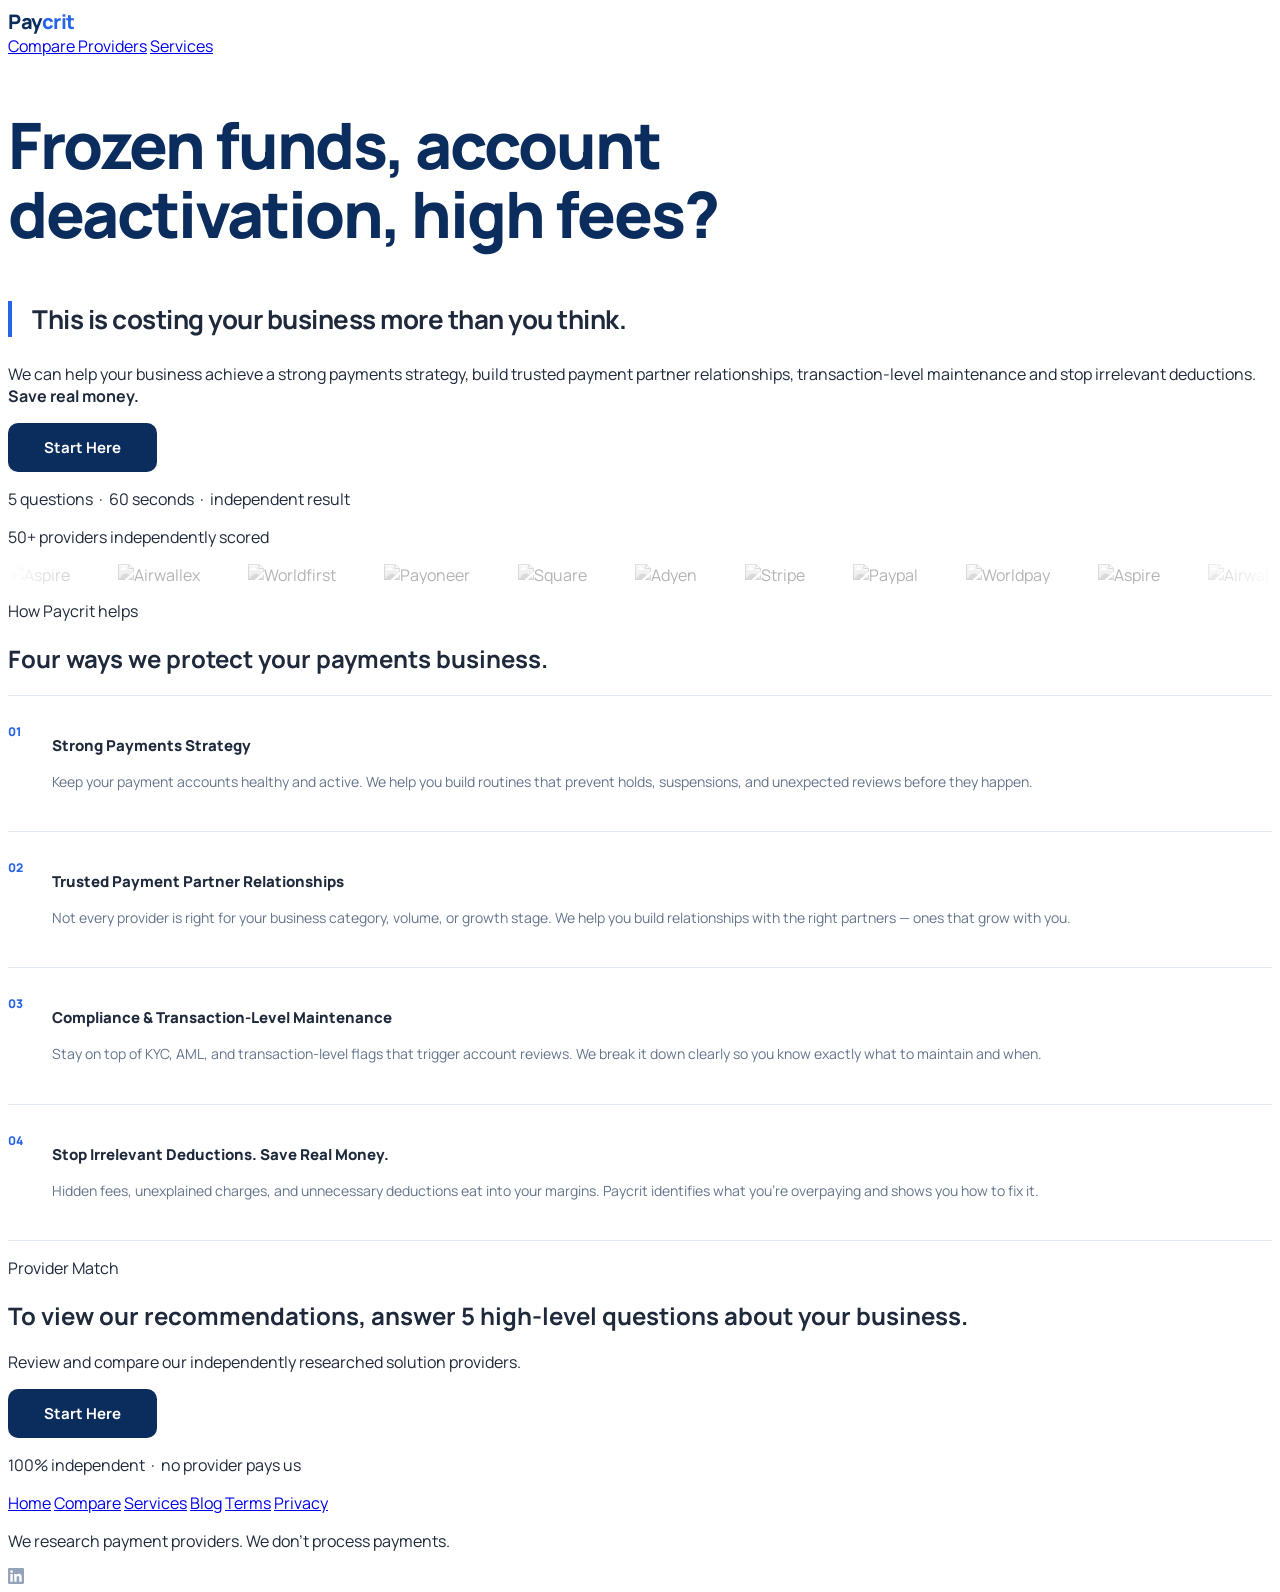
==== commit d74444aa: "chore: remove Match Engine button from nav on all pages" ====
--- a/docs/index.html
+++ b/docs/index.html
@@ -48,7 +48,6 @@
     <div class="flex items-center gap-6">
       <a href="dashboard.html" class="text-slate-500 hover:text-slate-900 text-sm font-semibold">Compare Providers</a>
       <a href="services.html" class="text-slate-500 hover:text-slate-900 text-sm font-semibold">Services</a>
-      <a href="dashboard.html#match" onclick="sessionStorage.setItem('tab','match')" class="btn" style="padding:9px 20px;font-size:13px;">Match Engine</a>
     </div>
   </div>
 </nav>
